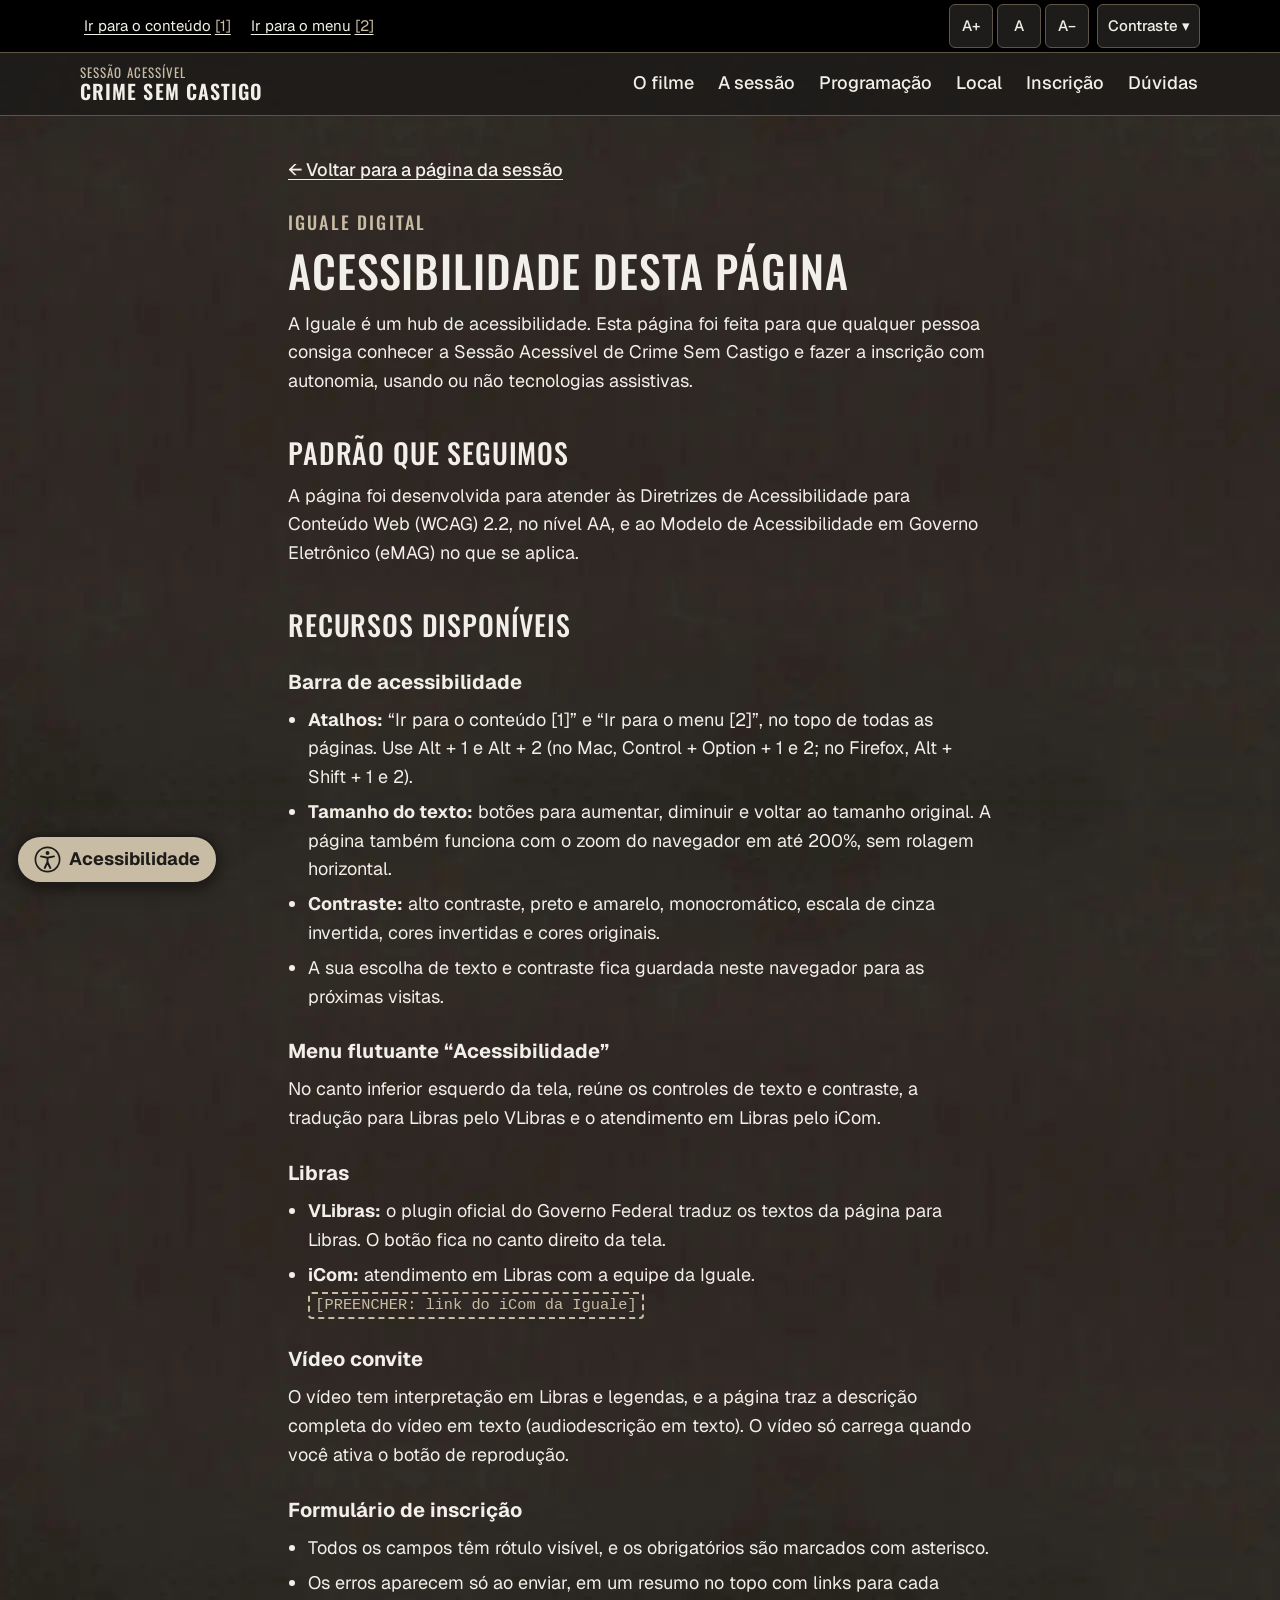
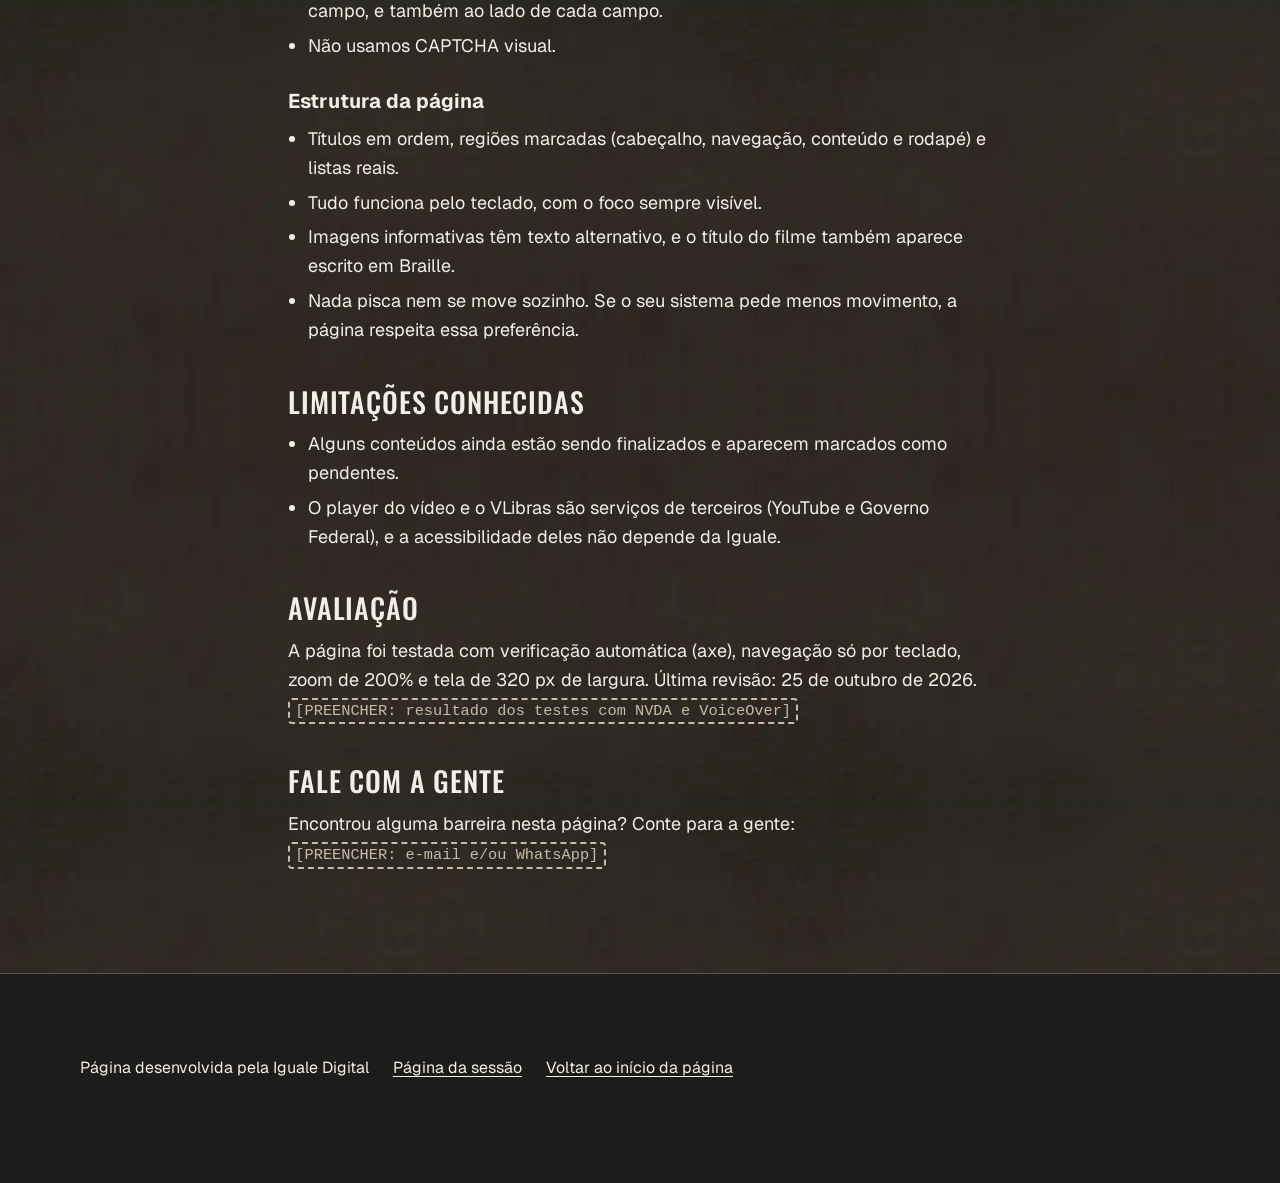
==== acessibilidade/index.html @ 5ef83ae8 "Monta a landing page da Sessão Acessível de Crime Sem Castigo - Página principal, inscrição e declar" ====
<!doctype html>
<html lang="pt-BR">
<head>
  <meta charset="utf-8">
  <meta name="viewport" content="width=device-width, initial-scale=1">
  <title>Acessibilidade desta página · Sessão Acessível · Crime Sem Castigo · Iguale</title>
  <meta name="description" content="Declaração de acessibilidade da página da Sessão Acessível de Crime Sem Castigo: recursos disponíveis, padrão seguido, limitações conhecidas e como falar com a equipe.">
  <link rel="canonical" href="https://iguale.com.br/crimesemcastigo/acessibilidade/">
  <meta name="theme-color" content="#1E1C1A">
  <!-- [PREENCHER: favicon da Iguale] <link rel="icon" href="../assets/img/favicon.png"> -->

  <link rel="preconnect" href="https://fonts.googleapis.com">
  <link rel="preconnect" href="https://fonts.gstatic.com" crossorigin>
  <link rel="stylesheet" href="https://fonts.googleapis.com/css2?family=Geist:wght@400;500;700&amp;family=Oswald:wght@400;500;600&amp;display=swap">
  <link rel="stylesheet" href="../assets/css/estilos.css">
  <link rel="stylesheet" href="../id_a11y/id_a11y.css">
  <script src="../assets/js/config.js"></script>
  <script src="../assets/js/barra-acessibilidade.js"></script>
  <script src="../assets/js/principal.js" defer></script>
</head>
<body>
  <div id="topo" class="barra-a11y" role="region" aria-label="Barra de acessibilidade">
    <div class="barra-a11y__interno">
      <ul class="barra-a11y__atalhos">
        <li><a href="#conteudo" accesskey="1">Ir para o conteúdo <span class="tecla">[1]</span></a></li>
        <li><a href="#menu" accesskey="2">Ir para o menu <span class="tecla">[2]</span></a></li>
      </ul>
      <div class="barra-a11y__controles">
        <div data-a11y-controles="barra"></div>
      </div>
    </div>
  </div>

  <header class="cabecalho">
    <div class="cabecalho__interno">
      <a class="marca" href="../">
        <span class="marca__sessao">Sessão Acessível</span>
        <span class="marca__filme">Crime Sem Castigo</span>
      </a>
      <nav id="menu" class="menu" aria-label="Navegação principal" tabindex="-1">
        <button type="button" class="menu__botao" aria-expanded="false" aria-controls="menu-lista" hidden>
          <span class="menu__icone" aria-hidden="true"></span>Menu
        </button>
        <ul id="menu-lista" class="menu__lista">
          <li><a href="../#o-filme">O filme</a></li>
          <li><a href="../#a-sessao">A sessão</a></li>
          <li><a href="../#programacao">Programação</a></li>
          <li><a href="../#local">Local</a></li>
          <li><a href="../inscricao/">Inscrição</a></li>
          <li><a href="../#duvidas">Dúvidas</a></li>
        </ul>
      </nav>
    </div>
  </header>

  <main id="conteudo" class="pagina-interna declaracao" tabindex="-1">
    <p><a class="voltar" href="../"><span aria-hidden="true">←&nbsp;</span>Voltar para a página da sessão</a></p>
    <p class="sobretitulo">Iguale Digital</p>
    <h1>Acessibilidade desta página</h1>

    <p>A Iguale é um hub de acessibilidade. Esta página foi feita para que qualquer pessoa consiga conhecer a Sessão Acessível de Crime Sem Castigo e fazer a inscrição com autonomia, usando ou não tecnologias assistivas.</p>

    <h2>Padrão que seguimos</h2>
    <p>A página foi desenvolvida para atender às Diretrizes de Acessibilidade para Conteúdo Web (WCAG) 2.2, no nível AA, e ao Modelo de Acessibilidade em Governo Eletrônico (eMAG) no que se aplica.</p>

    <h2>Recursos disponíveis</h2>
    <h3>Barra de acessibilidade</h3>
    <ul>
      <li><strong>Atalhos:</strong> “Ir para o conteúdo [1]” e “Ir para o menu [2]”, no topo de todas as páginas. Use Alt + 1 e Alt + 2 (no Mac, Control + Option + 1 e 2; no Firefox, Alt + Shift + 1 e 2).</li>
      <li><strong>Tamanho do texto:</strong> botões para aumentar, diminuir e voltar ao tamanho original. A página também funciona com o zoom do navegador em até 200%, sem rolagem horizontal.</li>
      <li><strong>Contraste:</strong> alto contraste, preto e amarelo, monocromático, escala de cinza invertida, cores invertidas e cores originais.</li>
      <li>A sua escolha de texto e contraste fica guardada neste navegador para as próximas visitas.</li>
    </ul>

    <h3>Menu flutuante “Acessibilidade”</h3>
    <p>No canto inferior esquerdo da tela, reúne os controles de texto e contraste, a tradução para Libras pelo VLibras e o atendimento em Libras pelo iCom.</p>

    <h3>Libras</h3>
    <ul>
      <li><strong>VLibras:</strong> o plugin oficial do Governo Federal traduz os textos da página para Libras. O botão fica no canto direito da tela.</li>
      <li><strong>iCom:</strong> atendimento em Libras com a equipe da Iguale. <a data-icom target="_blank" rel="noopener">Atendimento em Libras pelo iCom (abre em nova aba)</a> <span class="marcador" data-icom-pendente>[PREENCHER: link do iCom da Iguale]</span></li>
    </ul>

    <h3>Vídeo convite</h3>
    <p>O vídeo tem interpretação em Libras e legendas, e a página traz a descrição completa do vídeo em texto (audiodescrição em texto). O vídeo só carrega quando você ativa o botão de reprodução.</p>

    <h3>Formulário de inscrição</h3>
    <ul>
      <li>Todos os campos têm rótulo visível, e os obrigatórios são marcados com asterisco.</li>
      <li>Os erros aparecem só ao enviar, em um resumo no topo com links para cada campo, e também ao lado de cada campo.</li>
      <li>Não usamos CAPTCHA visual.</li>
    </ul>

    <h3>Estrutura da página</h3>
    <ul>
      <li>Títulos em ordem, regiões marcadas (cabeçalho, navegação, conteúdo e rodapé) e listas reais.</li>
      <li>Tudo funciona pelo teclado, com o foco sempre visível.</li>
      <li>Imagens informativas têm texto alternativo, e o título do filme também aparece escrito em Braille.</li>
      <li>Nada pisca nem se move sozinho. Se o seu sistema pede menos movimento, a página respeita essa preferência.</li>
    </ul>

    <h2>Limitações conhecidas</h2>
    <ul>
      <li>Alguns conteúdos ainda estão sendo finalizados e aparecem marcados como pendentes.</li>
      <li>O player do vídeo e o VLibras são serviços de terceiros (YouTube e Governo Federal), e a acessibilidade deles não depende da Iguale.</li>
    </ul>

    <h2>Avaliação</h2>
    <p>A página foi testada com verificação automática (axe), navegação só por teclado, zoom de 200% e tela de 320 px de largura. Última revisão: <time datetime="2026-10-25">25 de outubro de 2026</time>. <span class="marcador">[PREENCHER: resultado dos testes com NVDA e VoiceOver]</span></p>

    <h2>Fale com a gente</h2>
    <p>Encontrou alguma barreira nesta página? Conte para a gente: <span class="marcador">[PREENCHER: e-mail e/ou WhatsApp]</span></p>
  </main>

  <footer class="rodape">
    <div class="rodape__interno">
      <ul class="rodape__links">
        <li>Página desenvolvida pela Iguale Digital</li>
        <li><a href="../">Página da sessão</a></li>
        <li><a href="#topo">Voltar ao início da página</a></li>
      </ul>
    </div>
  </footer>

  <div class="flutuante" data-flutuante>
    <button type="button" class="flutuante__botao" aria-expanded="false" aria-controls="flutuante-painel">
      <span class="icone icone--acessibilidade" aria-hidden="true"></span>Acessibilidade
    </button>
    <div id="flutuante-painel" class="flutuante__painel" role="region" aria-labelledby="flutuante-titulo" hidden>
      <h2 id="flutuante-titulo" class="flutuante__titulo">Recursos de acessibilidade</h2>
      <div data-a11y-controles="painel"></div>
      <div class="flutuante__grupo">
        <button type="button" data-a11y-vlibras>Tradução para Libras (VLibras)</button>
        <a data-icom target="_blank" rel="noopener">Atendimento em Libras pelo iCom (abre em nova aba)</a>
        <span class="marcador" data-icom-pendente>[PREENCHER: link do iCom da Iguale]</span>
      </div>
    </div>
  </div>
  <p class="visualmente-oculto" aria-live="polite" data-a11y-anuncio></p>

  <div vw class="enabled">
    <div vw-access-button class="active"></div>
    <div vw-plugin-wrapper>
      <div class="vw-plugin-top-wrapper"></div>
    </div>
  </div>
  <script src="https://vlibras.gov.br/app/vlibras-plugin.js"></script>
  <script>
    if (window.VLibras) { new window.VLibras.Widget('https://vlibras.gov.br/app'); }
  </script>
</body>
</html>
---- assets/css/estilos.css ----
/* ==========================================================================
   Sessão Acessível · Crime Sem Castigo
   Paleta tirada do cartaz (CLAUDE.md, seção 4). Os modos de contraste
   da barra de acessibilidade ficam em id_a11y/id_a11y.css e sobrescrevem tudo.
   ========================================================================== */

:root {
  --grafite: #1E1C1A;
  --sepia-escuro: #3A342E;
  --sepia: #5E5548;
  --areia: #C9BCA4;
  --papel: #F2EFE8;
  --vermelho: #B3261E;

  --texto: var(--papel);
  --texto-suave: #DDD6C9;          /* 11,9:1 sobre --grafite · 8,1:1 sobre --sepia-escuro */
  --linha: #6E6457;                 /* bordas decorativas */
  --foco: var(--areia);

  --fonte-corpo: "Geist", system-ui, -apple-system, "Segoe UI", Roboto, Arial, sans-serif;
  --fonte-titulo: "Oswald", "Arial Narrow", "Roboto Condensed", Impact, sans-serif;
  --fonte-braille: "Noto Sans Symbols 2", "Segoe UI Symbol", "DejaVu Sans", "Apple Braille", sans-serif;

  --largura: 72rem;
  --largura-estreita: 46rem;
  --raio: 0.375rem;
  --espaco: clamp(3rem, 7vw, 5.5rem);

  color-scheme: dark;
}

/* ---------- Base ---------- */
*, *::before, *::after { box-sizing: border-box; }

html {
  -webkit-text-size-adjust: 100%;
  text-size-adjust: 100%;
  scroll-behavior: smooth;
}

body {
  margin: 0;
  background-color: var(--grafite);
  background-image: url("../img/cartaz/textura-papel.webp");
  background-size: 50rem 50rem;
  color: var(--texto);
  font-family: var(--fonte-corpo);
  font-size: 1.125rem;
  line-height: 1.6;
  overflow-wrap: break-word;
}

img, svg, iframe { max-width: 100%; }
img { height: auto; display: block; }

h1, h2, h3, h4 { line-height: 1.2; margin: 0 0 0.75rem; }
p, ul, ol, dl { margin: 0 0 1rem; }

a { color: var(--papel); text-decoration-thickness: 0.08em; text-underline-offset: 0.18em; }
a:hover { text-decoration-thickness: 0.16em; }

button, input, select, textarea { font: inherit; }
button { cursor: pointer; }

[hidden] { display: none !important; }

/* Foco sempre visível: contorno de 3 px em areia com halo grafite (contraste em qualquer fundo) */
:focus-visible {
  outline: 3px solid var(--foco);
  outline-offset: 3px;
  box-shadow: 0 0 0 6px var(--grafite);
  border-radius: 2px;
}
main:focus-visible, section:focus-visible, nav:focus-visible, [tabindex="-1"]:focus-visible { outline-offset: -3px; box-shadow: none; }

.visualmente-oculto {
  position: absolute !important;
  width: 1px; height: 1px;
  padding: 0; margin: -1px;
  overflow: hidden; clip: rect(0 0 0 0);
  white-space: nowrap; border: 0;
}

.caixa-alta { text-transform: uppercase; }

/* Marcadores de conteúdo pendente: visíveis de propósito */
.marcador {
  display: inline-block;
  padding: 0 0.35em;
  border: 2px dashed var(--areia);
  border-radius: 0.25rem;
  color: var(--areia);
  font-family: ui-monospace, "SFMono-Regular", Menlo, Consolas, monospace;
  font-size: 0.85em;
  line-height: 1.5;
}
.marcador-caixa {
  display: flex;
  align-items: center;
  justify-content: center;
  padding: 1rem;
  border: 2px dashed var(--areia);
  border-radius: var(--raio);
  color: var(--areia);
  font-family: ui-monospace, "SFMono-Regular", Menlo, Consolas, monospace;
  font-size: 0.85rem;
  text-align: center;
}

/* ---------- Ícones (máscara SVG pintada com a cor do texto) ---------- */
.icone {
  display: inline-block;
  flex: none;
  width: 1.5em;
  height: 1.5em;
  background-color: currentColor;
  -webkit-mask: var(--icone) center / contain no-repeat;
  mask: var(--icone) center / contain no-repeat;
  vertical-align: middle;
}
.icone--ad { --icone: url("../img/icones/ad.svg"); }
.icone--lse { --icone: url("../img/icones/lse.svg"); }
.icone--libras { --icone: url("../img/icones/libras.svg"); }
.icone--cadeira { --icone: url("../img/icones/cadeira-de-rodas.svg"); }
.icone--acessibilidade { --icone: url("../img/icones/acessibilidade.svg"); }

/* ---------- Barra de acessibilidade ---------- */
.barra-a11y {
  background: #000;
  color: var(--papel);
  font-size: 0.9375rem;
  border-bottom: 1px solid var(--sepia);
}
.barra-a11y__interno {
  max-width: var(--largura);
  margin: 0 auto;
  padding: 0.25rem 1rem;
  display: flex;
  flex-wrap: wrap;
  align-items: center;
  justify-content: space-between;
  gap: 0.25rem 1rem;
}
.barra-a11y__atalhos, .barra-a11y__controles {
  display: flex;
  flex-wrap: wrap;
  align-items: center;
  gap: 0.25rem 0.75rem;
  margin: 0;
  padding: 0;
  list-style: none;
}
.barra-a11y a {
  display: inline-flex;
  align-items: center;
  min-height: 2.75rem;
  padding: 0 0.25rem;
  color: var(--papel);
}
.tecla { margin-left: 0.25em; color: var(--areia); }

.a11y-controles { display: flex; flex-wrap: wrap; align-items: center; gap: 0.5rem; }
.a11y-controles__grupo { display: flex; flex-wrap: wrap; align-items: center; gap: 0.25rem; }
.a11y-controles button {
  min-width: 2.75rem;
  min-height: 2.75rem;
  padding: 0.25rem 0.6rem;
  border: 1px solid var(--sepia);
  border-radius: var(--raio);
  background: var(--grafite);
  color: var(--papel);
  font-weight: 500;
  line-height: 1.2;
}
.a11y-controles button:hover { border-color: var(--areia); }
.a11y-controles button[aria-pressed="true"] {
  background: var(--areia);
  color: var(--grafite);
  border-color: var(--areia);
}
.a11y-controles button[aria-pressed="true"]::after { content: " ✓"; }
.a11y-controles__suspenso { position: relative; }
.a11y-controles__abre::after { content: " ▾"; }
.a11y-controles__abre[aria-expanded="true"]::after { content: " ▴"; }
.a11y-controles__lista {
  margin: 0;
  padding: 0.5rem;
  list-style: none;
}
.a11y-controles--barra .a11y-controles__lista {
  position: absolute;
  z-index: 60;
  right: 0;
  top: calc(100% + 0.25rem);
  width: max-content;
  max-width: calc(100vw - 2rem);
  background: #000;
  border: 1px solid var(--areia);
  border-radius: var(--raio);
}
.a11y-controles__lista li + li { margin-top: 0.25rem; }
.a11y-controles__lista button { width: 100%; text-align: left; }
.a11y-controles__rotulo { width: 100%; margin: 0 0 0.25rem; font-weight: 700; }

/* ---------- Cabeçalho e menu ---------- */
.cabecalho { border-bottom: 1px solid var(--sepia); background: rgba(30, 28, 26, 0.92); }
.cabecalho__interno {
  max-width: var(--largura);
  margin: 0 auto;
  padding: 0.5rem 1rem;
  display: flex;
  flex-wrap: wrap;
  align-items: center;
  justify-content: space-between;
  gap: 0.5rem 1.5rem;
}
.marca {
  display: inline-flex;
  flex-direction: column;
  padding: 0.25rem 0;
  text-decoration: none;
  font-family: var(--fonte-titulo);
  text-transform: uppercase;
  letter-spacing: 0.06em;
  line-height: 1.15;
}
.marca__sessao { font-size: 0.8125rem; color: var(--areia); }
.marca__filme { font-size: 1.25rem; font-weight: 600; color: var(--papel); }

.menu__botao {
  display: inline-flex;
  align-items: center;
  gap: 0.5rem;
  min-height: 2.75rem;
  padding: 0.25rem 1rem;
  border: 2px solid var(--areia);
  border-radius: var(--raio);
  background: transparent;
  color: var(--papel);
  font-weight: 500;
}
.menu__icone, .menu__icone::before, .menu__icone::after {
  display: block;
  width: 1.125rem;
  height: 2px;
  background: currentColor;
}
.menu__icone { position: relative; }
.menu__icone::before, .menu__icone::after { content: ""; position: absolute; left: 0; }
.menu__icone::before { top: -6px; }
.menu__icone::after { top: 6px; }
.menu__botao[aria-expanded="true"] .menu__icone { background: transparent; }
.menu__botao[aria-expanded="true"] .menu__icone::before { top: 0; transform: rotate(45deg); }
.menu__botao[aria-expanded="true"] .menu__icone::after { top: 0; transform: rotate(-45deg); }

.menu__lista {
  display: flex;
  flex-wrap: wrap;
  gap: 0.25rem 1.25rem;
  margin: 0;
  padding: 0;
  list-style: none;
}
.menu__lista a {
  display: inline-flex;
  align-items: center;
  min-height: 2.75rem;
  padding: 0 0.125rem;
  font-weight: 500;
  text-decoration: none;
  border-bottom: 2px solid transparent;
}
.menu__lista a:hover { border-bottom-color: var(--areia); }

@media (max-width: 55.99em) {
  .cabecalho { position: relative; }
  .js .menu__lista { display: none; }
  .js .menu__lista.menu__lista--aberta {
    position: absolute;
    z-index: 40;
    left: 0;
    right: 0;
    top: 100%;
    display: flex;
    flex-direction: column;
    gap: 0;
    padding: 0.25rem 1rem 0.75rem;
    background: var(--grafite);
    border-bottom: 2px solid var(--areia);
  }
  .js .menu__lista--aberta a { width: 100%; border-top: 1px solid var(--sepia-escuro); }
}

/* ---------- Botões ---------- */
.botoes { display: flex; flex-wrap: wrap; align-items: center; gap: 0.75rem 1rem; margin-top: 1.75rem; }
.botao {
  display: inline-flex;
  align-items: center;
  justify-content: center;
  gap: 0.5rem;
  min-height: 3rem;
  padding: 0.625rem 1.5rem;
  border: 2px solid var(--areia);
  border-radius: var(--raio);
  font-weight: 700;
  font-size: 1.0625rem;
  line-height: 1.25;
  text-align: center;
  text-decoration: none;
}
.botao--primario { background: var(--areia); color: var(--grafite); }
.botao--primario:hover { background: var(--papel); border-color: var(--papel); }
.botao--secundario { background: transparent; color: var(--papel); }
.botao--secundario:hover { background: var(--sepia-escuro); }
.botao[aria-disabled="true"], .botao:disabled { cursor: not-allowed; opacity: 0.75; }

.aviso-encerradas {
  display: inline-block;
  margin: 0;
  padding: 0.625rem 1rem;
  border: 2px solid var(--areia);
  border-radius: var(--raio);
  font-weight: 700;
}

/* ---------- Títulos ---------- */
.sobretitulo {
  margin: 0 0 0.5rem;
  font-family: var(--fonte-titulo);
  font-size: 1.125rem;
  font-weight: 500;
  letter-spacing: 0.12em;
  text-transform: uppercase;
  color: var(--areia);
}
.secao__titulo {
  font-family: var(--fonte-titulo);
  font-size: clamp(1.875rem, 4.5vw, 2.75rem);
  font-weight: 500;
  letter-spacing: 0.04em;
  text-transform: uppercase;
  margin-bottom: 1.25rem;
}
.subtitulo {
  margin-top: 2.5rem;
  font-family: var(--fonte-titulo);
  font-size: 1.5rem;
  font-weight: 500;
  letter-spacing: 0.04em;
  text-transform: uppercase;
  color: var(--papel);
}

/* ---------- Abertura ---------- */
.abertura {
  position: relative;
  display: grid;
  grid-template-columns: minmax(0, 1fr);
  max-width: 90rem;
  margin: 0 auto;
  overflow: hidden;
}
.abertura__texto {
  position: relative;
  z-index: 1;
  padding: 2.5rem 1rem 2rem;
}
.abertura__titulo { margin: 0 0 0.75rem; }
.abertura__sessao {
  display: block;
  font-family: var(--fonte-titulo);
  font-size: clamp(1.75rem, 5vw, 2.75rem);
  font-weight: 500;
  letter-spacing: 0.08em;
  text-transform: uppercase;
  color: var(--papel);
  margin-bottom: 0.5rem;
}
.abertura__filme { width: min(100%, 30rem); }
.braille {
  margin: 0 0 1.5rem;
  font-family: var(--fonte-braille);
  font-size: 2rem;
  letter-spacing: 0.08em;
  color: var(--areia);
  line-height: 1.3;
}
.abertura__servico {
  font-family: var(--fonte-titulo);
  font-size: 1.25rem;
  letter-spacing: 0.03em;
  color: var(--papel);
}
.abertura__chamada { max-width: 38rem; color: var(--texto-suave); }

.selos { display: flex; flex-wrap: wrap; gap: 0.5rem; padding: 0; list-style: none; margin: 1.5rem 0 0; }
.selo {
  display: inline-flex;
  align-items: center;
  gap: 0.5rem;
  min-height: 2.5rem;
  padding: 0.25rem 0.75rem;
  border: 1px solid var(--areia);
  border-radius: 999px;
  background: rgba(30, 28, 26, 0.85);
  font-size: 1rem;
  font-weight: 500;
}
.selo .icone { width: 1.6em; height: 1.6em; color: var(--areia); }
.selo__idade {
  display: inline-grid;
  place-items: center;
  width: 1.75rem;
  height: 1.75rem;
  border-radius: 0.25rem;
  background: var(--papel);
  color: var(--grafite);
  font-weight: 700;
  font-size: 0.875rem;
}

.abertura__visual { position: relative; margin: 0; }
.abertura__visual img {
  width: 100%;
  max-height: 34rem;
  object-fit: cover;
  object-position: center 20%;
  -webkit-mask-image: linear-gradient(to bottom, #000 70%, transparent);
  mask-image: linear-gradient(to bottom, #000 70%, transparent);
}

@media (min-width: 56em) {
  .abertura {
    grid-template-columns: minmax(0, 1.05fr) minmax(0, 0.95fr);
    align-items: center;
    min-height: min(52rem, 92vh);
  }
  .abertura__texto { padding: 3.5rem 1.5rem 3.5rem max(1.5rem, calc((100vw - var(--largura)) / 2 + 1rem)); }
  .abertura__visual { align-self: stretch; }
  .abertura__visual picture { display: block; height: 100%; }
  .abertura__visual img {
    height: 100%;
    max-height: none;
    -webkit-mask-image: linear-gradient(to right, transparent 0, #000 22%, #000 85%, transparent 100%), linear-gradient(to bottom, #000 80%, transparent);
    -webkit-mask-composite: source-in;
    mask-image: linear-gradient(to right, transparent 0, #000 22%, #000 85%, transparent 100%), linear-gradient(to bottom, #000 80%, transparent);
    mask-composite: intersect;
  }
}

/* ---------- Seções ---------- */
.secao { padding: var(--espaco) 0; }
.secao--sepia { background: rgba(58, 52, 46, 0.72); }
.secao--destaque { background: var(--sepia); }
.secao__interno { max-width: var(--largura); margin: 0 auto; padding: 0 1rem; }
.secao__interno--estreito { max-width: var(--largura-estreita); }
.secao__abertura { max-width: 42rem; font-size: 1.25rem; }

/* Vídeo */
.video { margin: 1.5rem 0; }
.video__capa {
  position: relative;
  display: block;
  width: 100%;
  padding: 0;
  border: 2px solid var(--areia);
  border-radius: var(--raio);
  background: var(--grafite);
  color: var(--papel);
  overflow: hidden;
  aspect-ratio: 16 / 9;
}
.video__imagem { width: 100%; height: 100%; object-fit: cover; opacity: 0.55; }
.video__rotulo {
  position: absolute;
  left: 50%;
  top: 50%;
  transform: translate(-50%, -50%);
  display: inline-flex;
  align-items: center;
  gap: 0.75rem;
  width: max-content;
  max-width: calc(100% - 2rem);
  padding: 0.75rem 1.25rem;
  border-radius: var(--raio);
  background: var(--areia);
  color: var(--grafite);
  font-weight: 700;
  line-height: 1.3;
  text-align: left;
}
.video__play {
  flex: none;
  width: 0;
  height: 0;
  border-left: 0.9rem solid currentColor;
  border-top: 0.55rem solid transparent;
  border-bottom: 0.55rem solid transparent;
}
.video__capa:hover .video__rotulo { background: var(--papel); }
.video__capa[aria-disabled="true"] { cursor: not-allowed; }
.video__iframe { display: block; width: 100%; aspect-ratio: 16 / 9; border: 0; border-radius: var(--raio); }
.video .marcador { margin-top: 0.5rem; }

@media (max-width: 30em) {
  .video__capa { aspect-ratio: auto; display: grid; }
  .video__imagem { grid-area: 1 / 1; height: auto; }
  .video__rotulo { position: static; transform: none; width: 100%; max-width: none; border-radius: 0; }
}

/* details / summary */
.detalhe {
  border: 1px solid var(--linha);
  border-radius: var(--raio);
  background: rgba(30, 28, 26, 0.6);
}
.detalhe + .detalhe { margin-top: 0.75rem; }
.detalhe > summary {
  display: flex;
  align-items: center;
  gap: 0.75rem;
  min-height: 3rem;
  padding: 0.75rem 1rem;
  font-weight: 700;
  cursor: pointer;
  list-style: none;
}
.detalhe > summary::-webkit-details-marker { display: none; }
.detalhe > summary::before {
  content: "+";
  flex: none;
  display: inline-grid;
  place-items: center;
  width: 1.5rem;
  height: 1.5rem;
  border: 2px solid var(--areia);
  border-radius: 50%;
  color: var(--areia);
  font-weight: 700;
  line-height: 1;
}
.detalhe[open] > summary::before { content: "−"; }
.detalhe > summary:hover { background: var(--sepia-escuro); }
.detalhe__conteudo { padding: 0 1rem 0.5rem 3.25rem; }

/* O filme */
.filme { display: grid; gap: 2rem; }
.filme__sinopse { font-size: 1.25rem; max-width: 44rem; }
.ficha { display: grid; gap: 0; margin: 0; }
.ficha > div {
  display: grid;
  grid-template-columns: minmax(0, 1fr);
  gap: 0 1.5rem;
  padding: 0.6rem 0;
  border-top: 1px solid var(--linha);
}
.ficha dt { font-weight: 700; color: var(--areia); }
.ficha dd { margin: 0; }
.filme__cartaz { margin: 0; }
.filme__cartaz img { width: 100%; max-width: 24rem; border-radius: var(--raio); box-shadow: 0 0.75rem 2rem rgba(0, 0, 0, 0.5); }
.filme__cartaz figcaption { margin-top: 0.5rem; font-size: 0.9375rem; color: var(--texto-suave); }

@media (min-width: 40em) {
  .ficha > div { grid-template-columns: 12rem minmax(0, 1fr); }
}
@media (min-width: 56em) {
  .filme { grid-template-columns: minmax(0, 1fr) 22rem; align-items: start; }
  .filme__texto .subtitulo:first-of-type { margin-top: 2rem; }
}

.personagens {
  display: grid;
  grid-template-columns: repeat(auto-fit, minmax(min(100%, 15rem), 1fr));
  gap: 1.5rem;
  padding: 0;
  list-style: none;
}
.personagem {
  padding: 1rem;
  border: 1px solid var(--linha);
  border-radius: var(--raio);
  background: var(--grafite);
}
.personagem__imagem { aspect-ratio: 4 / 5; margin-bottom: 1rem; }
.personagem__nome { font-family: var(--fonte-titulo); font-size: 1.375rem; font-weight: 500; text-transform: uppercase; letter-spacing: 0.04em; }
.personagem__interprete { color: var(--texto-suave); }

/* Recursos */
.recursos {
  display: grid;
  grid-template-columns: repeat(auto-fit, minmax(min(100%, 17rem), 1fr));
  gap: 1.5rem;
  padding: 0;
  margin: 2rem 0 0;
  list-style: none;
}
.recurso {
  padding: 1.5rem;
  border: 1px solid var(--linha);
  border-top: 4px solid var(--areia);
  border-radius: var(--raio);
  background: var(--sepia-escuro);
}
.recurso__titulo { display: flex; flex-wrap: wrap; align-items: center; gap: 0.5rem 0.75rem; font-size: 1.25rem; }
.recurso__selo {
  display: inline-flex;
  align-items: center;
  gap: 0.375rem;
  padding: 0.25rem 0.625rem;
  border-radius: 0.25rem;
  background: var(--areia);
  color: var(--grafite);
  font-family: var(--fonte-titulo);
  font-size: 1.125rem;
  font-weight: 600;
  letter-spacing: 0.06em;
}
.recurso__selo--caixa-alta { text-transform: uppercase; }
.recurso__icone { display: block; width: 3rem; height: 3rem; margin-bottom: 0.75rem; color: var(--areia); }
.recurso p { margin: 0; }
.no-local {
  margin-top: 2.5rem;
  padding: 1.5rem;
  border-left: 4px solid var(--areia);
  background: rgba(30, 28, 26, 0.6);
}
.no-local .subtitulo { margin-top: 0; }
.no-local p { margin: 0; max-width: 46rem; }

/* Programação */
.programacao__data { font-family: var(--fonte-titulo); font-size: 1.25rem; letter-spacing: 0.04em; color: var(--areia); text-transform: uppercase; }
.programacao { padding: 0; list-style: none; margin: 0; }
.programacao li {
  display: grid;
  grid-template-columns: minmax(0, 1fr);
  gap: 0.25rem 1.5rem;
  padding: 1rem 0;
  border-top: 1px solid var(--linha);
}
.programacao li:last-child { border-bottom: 1px solid var(--linha); }
.programacao__hora { font-family: var(--fonte-titulo); font-size: 1.5rem; font-weight: 500; color: var(--papel); }
@media (min-width: 36em) {
  .programacao li { grid-template-columns: 10rem minmax(0, 1fr); align-items: baseline; }
}

/* Local */
.local__nome { font-family: var(--fonte-titulo); font-size: 1.5rem; letter-spacing: 0.03em; margin-bottom: 0.25rem; }
.local__endereco { font-size: 1.1875rem; }
.link-seta { font-weight: 700; }
.lista-local { padding: 0; list-style: none; }
.lista-local li {
  display: flex;
  gap: 0.75rem;
  align-items: flex-start;
  padding: 0.6rem 0;
  border-top: 1px solid var(--linha);
}
.lista-local li:not(:has(.icone))::before {
  content: "";
  flex: none;
  width: 1.5em;
}
.lista-local .icone { color: var(--areia); margin-top: 0.05em; }

/* Inscrição */
.lista-inscricao { padding-left: 1.25rem; margin-bottom: 1.75rem; }
.lista-inscricao li + li { margin-top: 0.4rem; }
.secao--destaque .marcador { color: var(--papel); border-color: var(--papel); }

/* Contato */
.icom { display: flex; flex-wrap: wrap; align-items: center; gap: 0.75rem; margin-top: 1.5rem; }
.icom .icone { width: 1.4em; height: 1.4em; }

/* ---------- Rodapé ---------- */
.rodape {
  padding: 3rem 0 6rem;
  background: var(--grafite);
  border-top: 1px solid var(--sepia);
  font-size: 1rem;
}
.rodape__interno { max-width: var(--largura); margin: 0 auto; padding: 0 1rem; }
.regua {
  display: flex;
  flex-wrap: wrap;
  align-items: flex-end;
  gap: 1.5rem 2.5rem;
  padding: 0;
  margin: 0 0 1rem;
  list-style: none;
}
.regua__grupo { display: flex; flex-direction: column; gap: 0.375rem; }
.regua__rotulo { margin: 0; font-size: 0.8125rem; letter-spacing: 0.08em; text-transform: uppercase; color: var(--texto-suave); }
.regua__logos { display: flex; flex-wrap: wrap; align-items: center; gap: 1.5rem; }
.regua__logo { height: 4rem; width: auto; max-width: 100%; object-fit: contain; }
.regua__pendente { width: 13rem; min-height: 4rem; padding: 0.25rem 0.5rem; font-size: 0.75rem; }
.rodape__regras { margin-bottom: 1.5rem; }
.rodape__lei { max-width: 52rem; color: var(--texto-suave); }
.rodape__links { display: flex; flex-wrap: wrap; align-items: center; gap: 0.5rem 1.5rem; padding: 0; margin: 1.5rem 0 0; list-style: none; }
.rodape__links a { display: inline-flex; align-items: center; min-height: 2.75rem; }

/* ---------- Menu flutuante "Acessibilidade" ---------- */
.flutuante {
  position: fixed;
  left: 1rem;
  bottom: 1rem;
  z-index: 50;
  max-width: calc(100vw - 2rem);
}
.flutuante__botao {
  display: inline-flex;
  align-items: center;
  gap: 0.5rem;
  min-height: 3rem;
  padding: 0.5rem 1rem;
  border: 2px solid var(--grafite);
  border-radius: 999px;
  background: var(--areia);
  color: var(--grafite);
  font-weight: 700;
  box-shadow: 0 0.25rem 1rem rgba(0, 0, 0, 0.5);
}
.flutuante__botao:hover { background: var(--papel); }
.flutuante__painel {
  position: absolute;
  left: 0;
  bottom: calc(100% + 0.5rem);
  width: 20rem;
  max-width: calc(100vw - 2rem);
  max-height: calc(100vh - 6rem);
  overflow-y: auto;
  padding: 1rem;
  border: 2px solid var(--areia);
  border-radius: var(--raio);
  background: #000;
  color: var(--papel);
  box-shadow: 0 0.5rem 2rem rgba(0, 0, 0, 0.6);
}
.flutuante__titulo { font-family: var(--fonte-titulo); font-size: 1.25rem; font-weight: 500; text-transform: uppercase; letter-spacing: 0.04em; }
.flutuante__painel .a11y-controles { display: block; }
.flutuante__painel .a11y-controles__grupo { margin-bottom: 1rem; }
.flutuante__grupo { display: flex; flex-direction: column; align-items: flex-start; gap: 0.5rem; }
.flutuante__grupo button, .flutuante__grupo a {
  display: inline-flex;
  align-items: center;
  min-height: 2.75rem;
  padding: 0.25rem 0.6rem;
  border: 1px solid var(--sepia);
  border-radius: var(--raio);
  background: var(--grafite);
  color: var(--papel);
  text-align: left;
}

/* ---------- Página de inscrição ---------- */
.pagina-interna { max-width: var(--largura-estreita); margin: 0 auto; padding: 2rem 1rem var(--espaco); }
.voltar { display: inline-flex; align-items: center; min-height: 2.75rem; font-weight: 500; }
.pagina-interna h1 {
  font-family: var(--fonte-titulo);
  font-size: clamp(1.875rem, 5vw, 2.75rem);
  font-weight: 500;
  letter-spacing: 0.02em;
  text-transform: uppercase;
  margin-top: 0.25rem;
}
.pagina-interna h2 { font-family: var(--fonte-titulo); font-size: 1.75rem; font-weight: 500; letter-spacing: 0.03em; text-transform: uppercase; margin-top: 2.5rem; }
.pagina-interna h3 { font-size: 1.25rem; margin-top: 1.75rem; }
.obrigatorios { color: var(--texto-suave); }

.formulario { margin-top: 2rem; }
.campo { margin-bottom: 1.75rem; }
.campo label, .grupo legend { display: block; font-weight: 700; margin-bottom: 0.375rem; }
.campo__dica { display: block; margin: -0.125rem 0 0.5rem; color: var(--texto-suave); font-size: 1rem; }
.campo input[type="text"], .campo input[type="email"], .campo input[type="tel"], .campo select {
  display: block;
  width: 100%;
  max-width: 32rem;
  min-height: 3rem;
  padding: 0.5rem 0.75rem;
  border: 2px solid var(--areia);
  border-radius: var(--raio);
  background: var(--papel);
  color: var(--grafite);
}
.campo select { appearance: none; background-image: linear-gradient(45deg, transparent 50%, var(--grafite) 50%), linear-gradient(135deg, var(--grafite) 50%, transparent 50%); background-position: calc(100% - 1.25rem) 55%, calc(100% - 0.85rem) 55%; background-size: 0.4rem 0.4rem; background-repeat: no-repeat; padding-right: 2.5rem; }
.campo input[aria-invalid="true"], .campo select[aria-invalid="true"] { border-color: var(--vermelho); border-width: 3px; box-shadow: 0 0 0 2px var(--papel); }

.grupo { margin: 0 0 1.75rem; padding: 0; border: 0; min-width: 0; }
.grupo legend { padding: 0; }
.grupo--erro { padding-left: 0.75rem; border-left: 4px solid var(--papel); }
.opcao { display: flex; align-items: flex-start; gap: 0.75rem; padding: 0.375rem 0; }
.opcao input[type="checkbox"] {
  flex: none;
  width: 1.5rem;
  height: 1.5rem;
  margin: 0.1rem 0 0;
  accent-color: var(--areia);
}
.opcao label { font-weight: 400; margin: 0; }
.opcao--destaque { margin-top: 0.25rem; padding-top: 0.75rem; border-top: 1px solid var(--linha); }

.erro-campo {
  display: block;
  width: fit-content;
  max-width: 100%;
  margin: 0.375rem 0 0;
  padding: 0.25rem 0.625rem;
  border-radius: 0.25rem;
  background: var(--papel);
  color: var(--vermelho);
  font-weight: 700;
  font-size: 1rem;
}

.resumo-erros {
  margin: 1.5rem 0;
  padding: 1.25rem 1.5rem;
  border-left: 8px solid var(--vermelho);
  border-radius: var(--raio);
  background: var(--papel);
  color: var(--grafite);
}
.resumo-erros h2 { margin: 0 0 0.5rem; color: var(--grafite); font-size: 1.5rem; }
.resumo-erros ul { margin: 0; padding-left: 1.25rem; }
.resumo-erros a { color: var(--vermelho); font-weight: 700; }
.resumo-erros a:focus-visible { outline-color: var(--grafite); box-shadow: none; }

.armadilha { position: absolute !important; left: -10000px; top: auto; width: 1px; height: 1px; overflow: hidden; }

.quadro {
  margin: 2rem 0;
  padding: 1.5rem;
  border: 1px solid var(--linha);
  border-top: 4px solid var(--areia);
  border-radius: var(--raio);
  background: var(--sepia-escuro);
}
.quadro h2 { margin-top: 0 !important; font-size: 1.375rem !important; }
.quadro ul { margin: 0; padding-left: 1.25rem; }
.quadro li + li { margin-top: 0.375rem; }

.acoes { display: flex; flex-wrap: wrap; align-items: center; gap: 1rem 1.5rem; }
.acoes .link-cancelar { display: inline-flex; align-items: center; min-height: 2.75rem; }
.status-envio { margin-top: 1rem; }

.estado {
  margin-top: 2rem;
  padding: 1.75rem;
  border: 2px solid var(--areia);
  border-radius: var(--raio);
  background: var(--sepia-escuro);
}
.estado h2 { margin-top: 0 !important; }
.estado p:last-child { margin-bottom: 0; }

/* Declaração de acessibilidade */
.declaracao ul { padding-left: 1.25rem; }
.declaracao li + li { margin-top: 0.375rem; }

/* ---------- Movimento reduzido ---------- */
@media (prefers-reduced-motion: reduce) {
  html { scroll-behavior: auto; }
  *, *::before, *::after {
    animation-duration: 0.01ms !important;
    animation-iteration-count: 1 !important;
    transition-duration: 0.01ms !important;
  }
}

/* ---------- Impressão ---------- */
@media print {
  body { background: #fff; color: #000; }
  .barra-a11y, .flutuante, [vw], .menu, .video { display: none !important; }
}
---- id_a11y/id_a11y.css ----
/* ==========================================================================
   id_a11y · modos de contraste da barra da Iguale Digital
   Equivalente ao kit de Gramado. As classes são aplicadas no <html> por
   assets/js/barra-acessibilidade.js e sobrescrevem todo o tema da página.
   ========================================================================== */

/* ---------- Filtros: monocromático, cinza invertido e cores invertidas ---------- */
html.a11y-monocromatico,
html.a11y-cinza-invertido,
html.a11y-cores-invertidas { background: #1E1C1A; }
html.a11y-monocromatico { filter: grayscale(1); }
html.a11y-cinza-invertido { filter: grayscale(1) invert(1); }
html.a11y-cores-invertidas { filter: invert(1); }

/* ---------- Alto contraste (preto, branco e amarelo nos links) ---------- */
html.a11y-alto-contraste,
html.a11y-alto-contraste body,
html.a11y-alto-contraste :where(*:not([vw], [vw] *)),
html.a11y-alto-contraste :where(*:not([vw], [vw] *))::before,
html.a11y-alto-contraste :where(*:not([vw], [vw] *))::after {
  background-color: #000 !important;
  background-image: none !important;
  color: #fff !important;
  border-color: #fff !important;
  box-shadow: none !important;
  text-shadow: none !important;
}
html.a11y-alto-contraste a,
html.a11y-alto-contraste a * { color: #ff0 !important; }
html.a11y-alto-contraste a { text-decoration: underline !important; }
html.a11y-alto-contraste button,
html.a11y-alto-contraste .botao,
html.a11y-alto-contraste input,
html.a11y-alto-contraste select,
html.a11y-alto-contraste summary { border: 2px solid #fff !important; }
html.a11y-alto-contraste .botao,
html.a11y-alto-contraste .botao * { color: #ff0 !important; border-color: #ff0 !important; }
html.a11y-alto-contraste [aria-pressed="true"] { outline: 3px solid #ff0 !important; }
html.a11y-alto-contraste .erro-campo,
html.a11y-alto-contraste .resumo-erros { border: 3px solid #ff0 !important; }
html.a11y-alto-contraste :focus-visible { outline: 3px solid #ff0 !important; outline-offset: 3px !important; }

/* ---------- Preto e amarelo ---------- */
html.a11y-preto-amarelo,
html.a11y-preto-amarelo body,
html.a11y-preto-amarelo :where(*:not([vw], [vw] *)),
html.a11y-preto-amarelo :where(*:not([vw], [vw] *))::before,
html.a11y-preto-amarelo :where(*:not([vw], [vw] *))::after {
  background-color: #000 !important;
  background-image: none !important;
  color: #ff0 !important;
  border-color: #ff0 !important;
  box-shadow: none !important;
  text-shadow: none !important;
}
html.a11y-preto-amarelo a { text-decoration: underline !important; }
html.a11y-preto-amarelo button,
html.a11y-preto-amarelo .botao,
html.a11y-preto-amarelo input,
html.a11y-preto-amarelo select,
html.a11y-preto-amarelo summary { border: 2px solid #ff0 !important; }
html.a11y-preto-amarelo [aria-pressed="true"] { outline: 3px solid #fff !important; }
html.a11y-preto-amarelo .erro-campo,
html.a11y-preto-amarelo .resumo-erros { border: 3px solid #ff0 !important; }
html.a11y-preto-amarelo :focus-visible { outline: 3px solid #fff !important; outline-offset: 3px !important; }

/* Em ambos: ícones continuam pintados com a cor do texto, e os elementos
   desenhados só com fundo (ícone do menu, seta do vídeo) continuam visíveis */
html.a11y-alto-contraste .icone,
html.a11y-preto-amarelo .icone { background-color: currentColor !important; }
html.a11y-alto-contraste .menu__icone,
html.a11y-alto-contraste .menu__icone::before,
html.a11y-alto-contraste .menu__icone::after { background-color: #fff !important; }
html.a11y-preto-amarelo .menu__icone,
html.a11y-preto-amarelo .menu__icone::before,
html.a11y-preto-amarelo .menu__icone::after { background-color: #ff0 !important; }
html.a11y-alto-contraste .menu__botao[aria-expanded="true"] .menu__icone,
html.a11y-preto-amarelo .menu__botao[aria-expanded="true"] .menu__icone { background-color: transparent !important; }
html.a11y-alto-contraste .video__play,
html.a11y-preto-amarelo .video__play { border-top-color: transparent !important; border-bottom-color: transparent !important; }
html.a11y-alto-contraste .video__imagem,
html.a11y-preto-amarelo .video__imagem { opacity: 0.35; }
html.a11y-alto-contraste .abertura__visual img,
html.a11y-preto-amarelo .abertura__visual img { -webkit-mask-image: none !important; mask-image: none !important; }
html.a11y-alto-contraste .armadilha,
html.a11y-preto-amarelo .armadilha { position: absolute !important; }

/* O widget do VLibras fica fora dos seletores acima e mantém o visual próprio. */
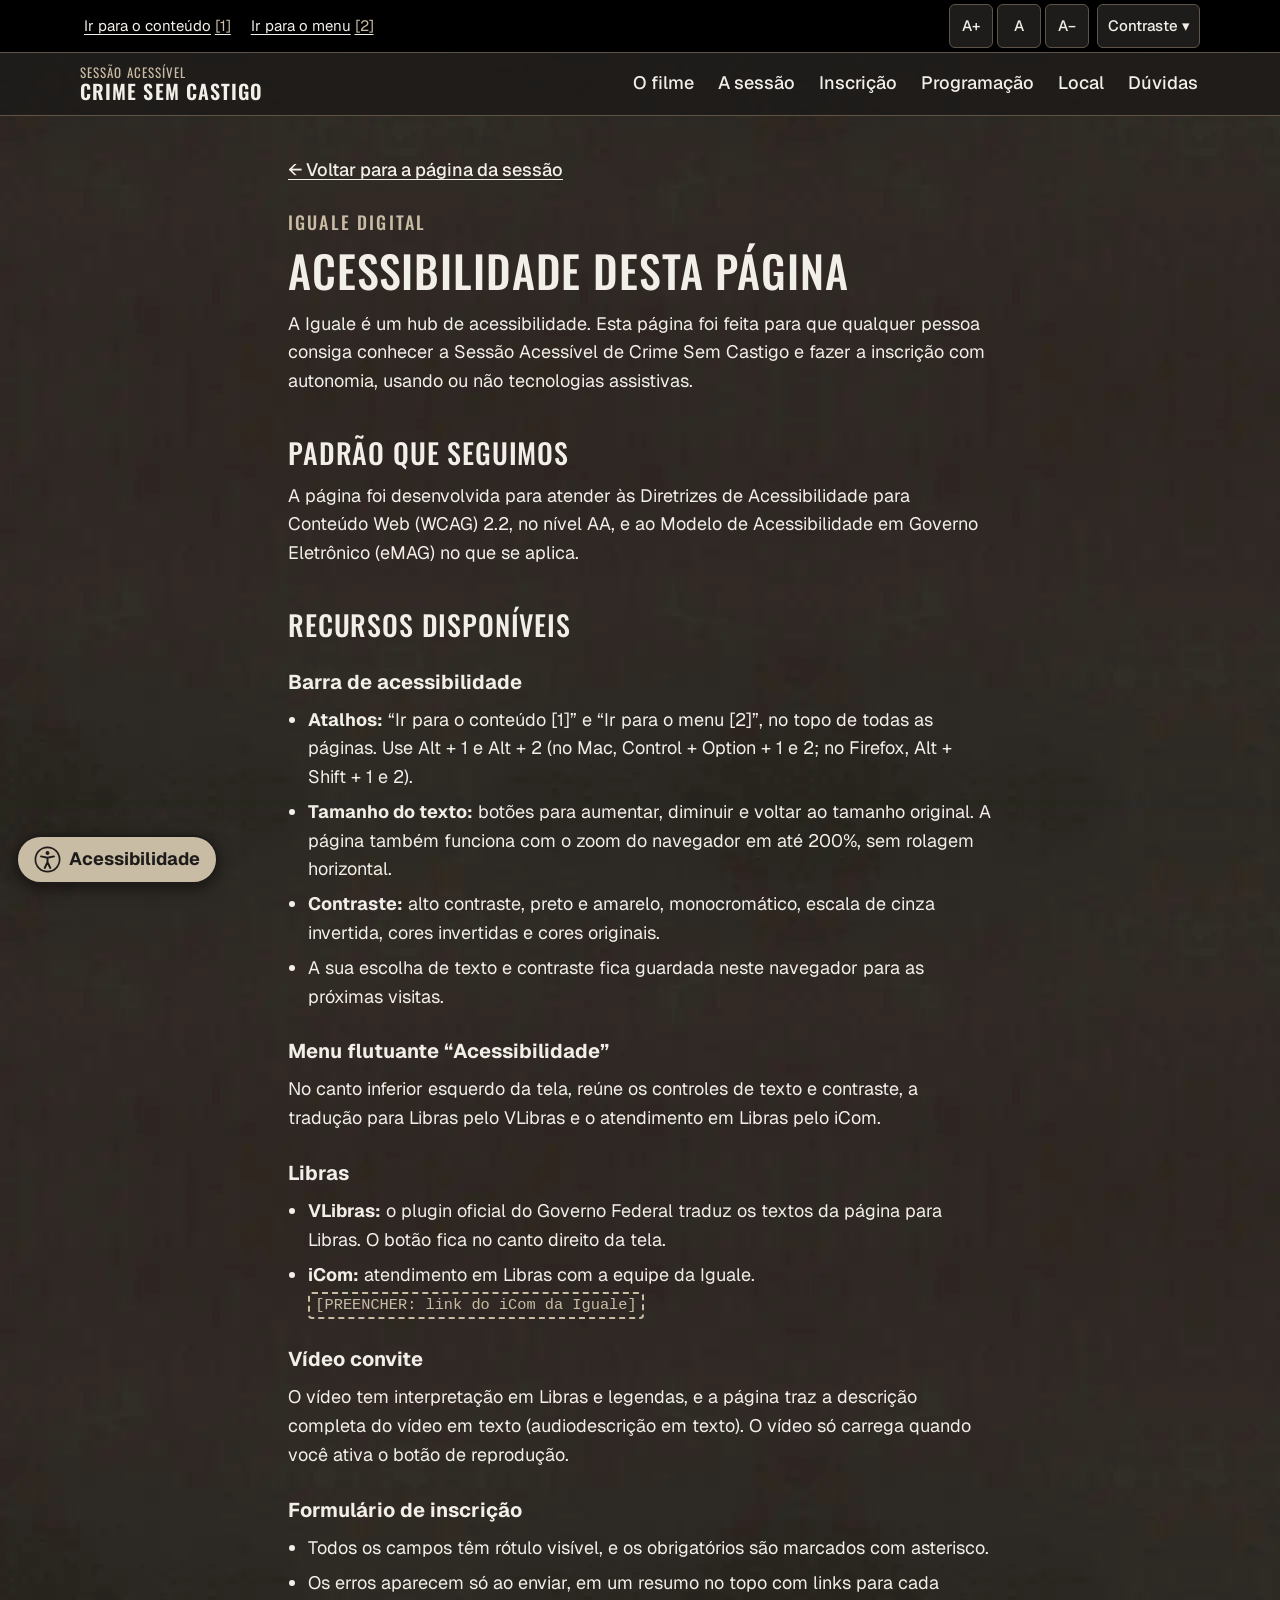
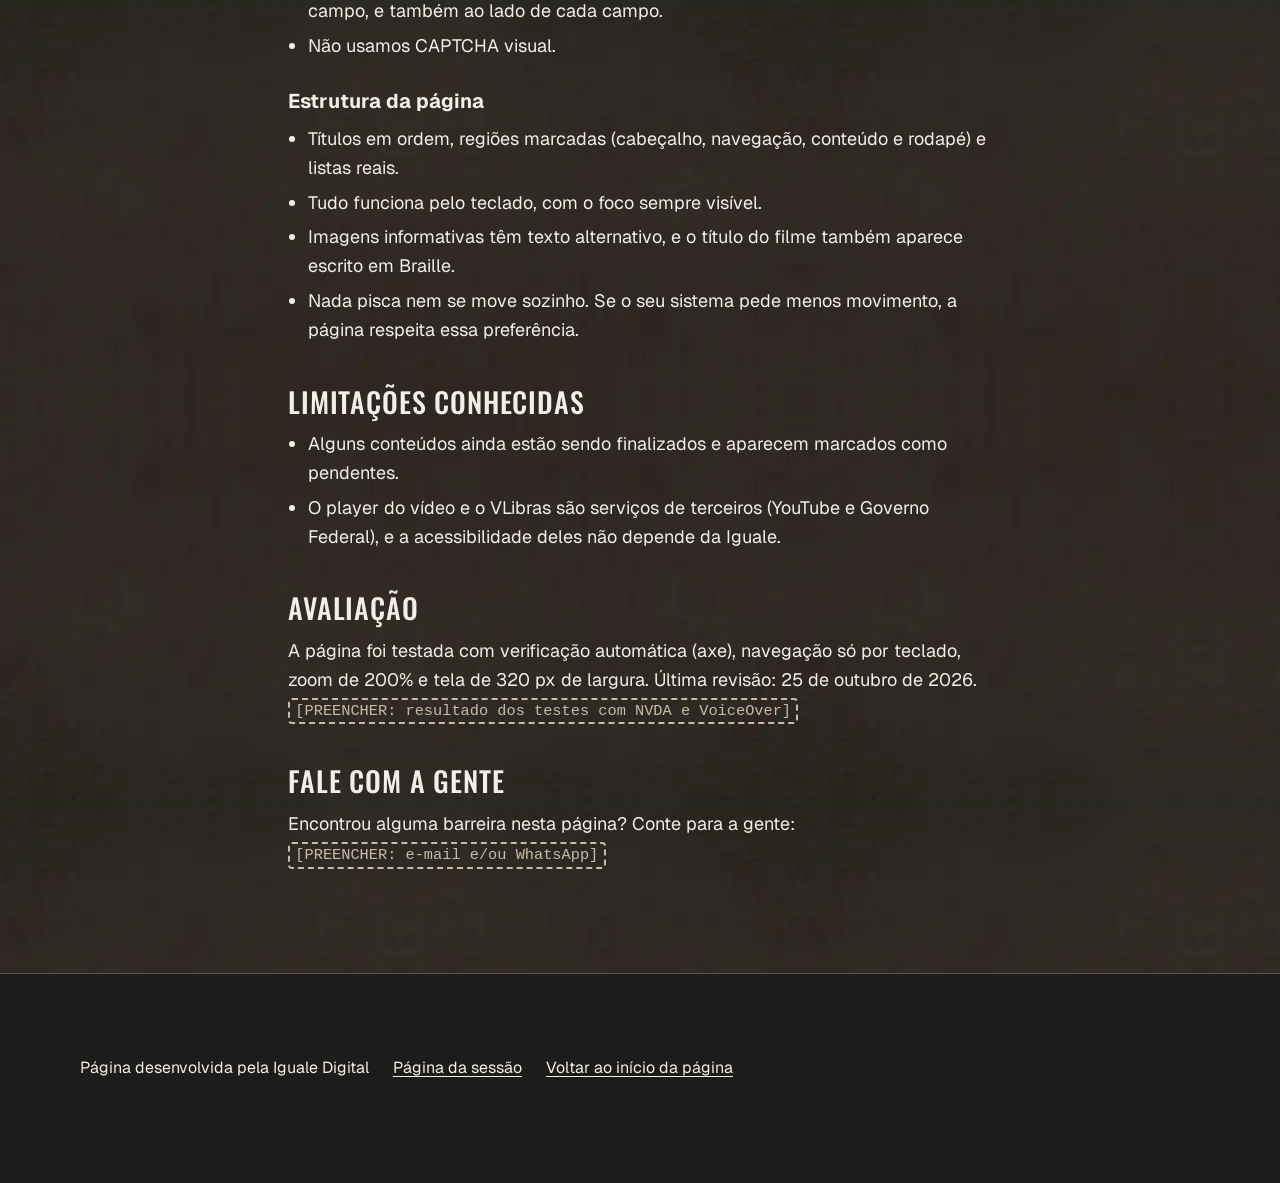
==== commit c400acff: "Ajustes de layout: vermelho e branco, vídeo em janela e nova ordem - Botões e selos vermelhos com te" ====
--- a/acessibilidade/index.html
+++ b/acessibilidade/index.html
@@ -44,9 +44,9 @@
         <ul id="menu-lista" class="menu__lista">
           <li><a href="../#o-filme">O filme</a></li>
           <li><a href="../#a-sessao">A sessão</a></li>
+          <li><a href="../inscricao/">Inscrição</a></li>
           <li><a href="../#programacao">Programação</a></li>
           <li><a href="../#local">Local</a></li>
-          <li><a href="../inscricao/">Inscrição</a></li>
           <li><a href="../#duvidas">Dúvidas</a></li>
         </ul>
       </nav>
--- a/assets/css/estilos.css
+++ b/assets/css/estilos.css
@@ -10,12 +10,17 @@
   --sepia: #5E5548;
   --areia: #C9BCA4;
   --papel: #F2EFE8;
-  --vermelho: #B3261E;
+  --vermelho: #B3261E;             /* fundo de botões e selos com texto branco (6,5:1) e detalhes sobre papel/branco (5,7:1 / 6,5:1). Nunca texto vermelho sobre fundo escuro */
+  --vermelho-escuro: #8E1D17;      /* hover dos botões vermelhos (branco: 9:1) */
+  --branco: #FFFFFF;
+  --verde: #5BBF7A;                /* detalhe da entrada gratuita sobre grafite (7,4:1) */
+  --classind-16: var(--vermelho);  /* cor da classificação indicativa 16 anos */
 
   --texto: var(--papel);
   --texto-suave: #DDD6C9;          /* 11,9:1 sobre --grafite · 8,1:1 sobre --sepia-escuro */
   --linha: #6E6457;                 /* bordas decorativas */
   --foco: var(--areia);
+  --foco-halo: var(--grafite);
 
   --fonte-corpo: "Geist", system-ui, -apple-system, "Segoe UI", Roboto, Arial, sans-serif;
   --fonte-titulo: "Oswald", "Arial Narrow", "Roboto Condensed", Impact, sans-serif;
@@ -68,7 +73,7 @@
 :focus-visible {
   outline: 3px solid var(--foco);
   outline-offset: 3px;
-  box-shadow: 0 0 0 6px var(--grafite);
+  box-shadow: 0 0 0 6px var(--foco-halo);
   border-radius: 2px;
 }
 main:focus-visible, section:focus-visible, nav:focus-visible, [tabindex="-1"]:focus-visible { outline-offset: -3px; box-shadow: none; }
@@ -308,10 +313,18 @@
   text-align: center;
   text-decoration: none;
 }
-.botao--primario { background: var(--areia); color: var(--grafite); }
-.botao--primario:hover { background: var(--papel); border-color: var(--papel); }
+.botao--primario { background: var(--vermelho); color: var(--branco); border-color: var(--branco); }
+.botao--primario:hover { background: var(--vermelho-escuro); }
 .botao--secundario { background: transparent; color: var(--papel); }
 .botao--secundario:hover { background: var(--sepia-escuro); }
+.botao__play {
+  flex: none;
+  width: 0;
+  height: 0;
+  border-left: 0.7rem solid currentColor;
+  border-top: 0.45rem solid transparent;
+  border-bottom: 0.45rem solid transparent;
+}
 .botao[aria-disabled="true"], .botao:disabled { cursor: not-allowed; opacity: 0.75; }
 
 .aviso-encerradas {
@@ -340,6 +353,15 @@
   letter-spacing: 0.04em;
   text-transform: uppercase;
   margin-bottom: 1.25rem;
+  text-wrap: balance;
+}
+.secao__titulo::after {
+  content: "";
+  display: block;
+  width: 3rem;
+  height: 4px;
+  margin-top: 0.5rem;
+  background: var(--vermelho);
 }
 .subtitulo {
   margin-top: 2.5rem;
@@ -413,11 +435,26 @@
   width: 1.75rem;
   height: 1.75rem;
   border-radius: 0.25rem;
-  background: var(--papel);
-  color: var(--grafite);
+  background: var(--classind-16);
+  color: var(--branco);
   font-weight: 700;
   font-size: 0.875rem;
 }
+.selo--gratuito { border-color: var(--verde); }
+.selo__check {
+  flex: none;
+  display: inline-grid;
+  place-items: center;
+  width: 1.375rem;
+  height: 1.375rem;
+  border-radius: 50%;
+  background: var(--verde);
+  color: var(--grafite);
+  font-size: 0.875rem;
+  font-weight: 700;
+  line-height: 1;
+}
+.selo__check::before { content: "✓"; }
 
 .abertura__visual { position: relative; margin: 0; }
 .abertura__visual img {
@@ -451,10 +488,19 @@
 /* ---------- Seções ---------- */
 .secao { padding: var(--espaco) 0; }
 .secao--sepia { background: rgba(58, 52, 46, 0.72); }
-.secao--destaque { background: var(--sepia); }
+.secao--destaque {
+  --foco: var(--grafite);
+  --foco-halo: var(--papel);
+  background: var(--papel);
+  color: var(--grafite);
+}
+.secao--destaque .secao__titulo { color: var(--grafite); }
+.secao--destaque a:not(.botao) { color: var(--grafite); }
+.secao--destaque .aviso-encerradas { border-color: var(--grafite); }
 .secao__interno { max-width: var(--largura); margin: 0 auto; padding: 0 1rem; }
-.secao__interno--estreito { max-width: var(--largura-estreita); }
-.secao__abertura { max-width: 42rem; font-size: 1.25rem; }
+.secao__interno--estreito > * { max-width: var(--largura-estreita); }
+.secao__abertura { font-size: 1.25rem; }
+@media (min-width: 72em) { .secao__abertura { white-space: nowrap; } }
 
 /* Vídeo */
 .video { margin: 1.5rem 0; }
@@ -483,8 +529,8 @@
   max-width: calc(100% - 2rem);
   padding: 0.75rem 1.25rem;
   border-radius: var(--raio);
-  background: var(--areia);
-  color: var(--grafite);
+  background: var(--vermelho);
+  color: var(--branco);
   font-weight: 700;
   line-height: 1.3;
   text-align: left;
@@ -497,7 +543,7 @@
   border-top: 0.55rem solid transparent;
   border-bottom: 0.55rem solid transparent;
 }
-.video__capa:hover .video__rotulo { background: var(--papel); }
+.video__capa:hover .video__rotulo { background: var(--vermelho-escuro); }
 .video__capa[aria-disabled="true"] { cursor: not-allowed; }
 .video__iframe { display: block; width: 100%; aspect-ratio: 16 / 9; border: 0; border-radius: var(--raio); }
 .video .marcador { margin-top: 0.5rem; }
@@ -507,6 +553,41 @@
   .video__imagem { grid-area: 1 / 1; height: auto; }
   .video__rotulo { position: static; transform: none; width: 100%; max-width: none; border-radius: 0; }
 }
+
+/* Janela do vídeo convite */
+.janela {
+  width: min(56rem, calc(100% - 2rem));
+  max-width: none;
+  max-height: calc(100% - 2rem);
+  padding: 1.25rem 1.5rem 1.5rem;
+  border: 2px solid var(--areia);
+  border-radius: var(--raio);
+  background: var(--grafite);
+  color: var(--papel);
+  overflow-y: auto;
+}
+.janela::backdrop { background: rgba(0, 0, 0, 0.82); }
+.janela__topo { display: flex; align-items: flex-start; justify-content: space-between; gap: 1rem; }
+.janela__titulo {
+  margin: 0.25rem 0 0.5rem;
+  font-family: var(--fonte-titulo);
+  font-size: clamp(1.5rem, 4vw, 2rem);
+  font-weight: 500;
+  letter-spacing: 0.04em;
+  text-transform: uppercase;
+}
+.janela__fechar {
+  flex: none;
+  min-height: 2.75rem;
+  padding: 0.25rem 1rem;
+  border: 2px solid var(--papel);
+  border-radius: var(--raio);
+  background: transparent;
+  color: var(--papel);
+  font-weight: 700;
+}
+.janela__fechar:hover { background: var(--sepia-escuro); }
+.janela .video { margin: 1rem 0 1.25rem; }
 
 /* details / summary */
 .detalhe {
@@ -596,27 +677,28 @@
 }
 .recurso {
   padding: 1.5rem;
-  border: 1px solid var(--linha);
-  border-top: 4px solid var(--areia);
-  border-radius: var(--raio);
-  background: var(--sepia-escuro);
-}
-.recurso__titulo { display: flex; flex-wrap: wrap; align-items: center; gap: 0.5rem 0.75rem; font-size: 1.25rem; }
+  border: 1px solid var(--papel);
+  border-left: 6px solid var(--vermelho);
+  border-radius: var(--raio);
+  background: var(--branco);
+  color: var(--grafite);
+}
+.recurso__titulo { display: flex; flex-direction: column; align-items: flex-start; gap: 0.75rem; font-size: 1.375rem; color: var(--grafite); }
 .recurso__selo {
   display: inline-flex;
   align-items: center;
-  gap: 0.375rem;
   padding: 0.25rem 0.625rem;
   border-radius: 0.25rem;
-  background: var(--areia);
-  color: var(--grafite);
+  background: var(--vermelho);
+  color: var(--branco);
   font-family: var(--fonte-titulo);
   font-size: 1.125rem;
   font-weight: 600;
   letter-spacing: 0.06em;
 }
 .recurso__selo--caixa-alta { text-transform: uppercase; }
-.recurso__icone { display: block; width: 3rem; height: 3rem; margin-bottom: 0.75rem; color: var(--areia); }
+.recurso__icone { display: block; width: 3rem; height: 3rem; margin-bottom: 1rem; color: var(--vermelho); }
+.recurso p { color: var(--sepia-escuro); }
 .recurso p { margin: 0; }
 .no-local {
   margin-top: 2.5rem;
@@ -665,7 +747,8 @@
 /* Inscrição */
 .lista-inscricao { padding-left: 1.25rem; margin-bottom: 1.75rem; }
 .lista-inscricao li + li { margin-top: 0.4rem; }
-.secao--destaque .marcador { color: var(--papel); border-color: var(--papel); }
+.secao--destaque .marcador { color: var(--grafite); border-color: var(--grafite); }
+.lista-inscricao li::marker { color: var(--vermelho); }
 
 /* Contato */
 .icom { display: flex; flex-wrap: wrap; align-items: center; gap: 0.75rem; margin-top: 1.5rem; }
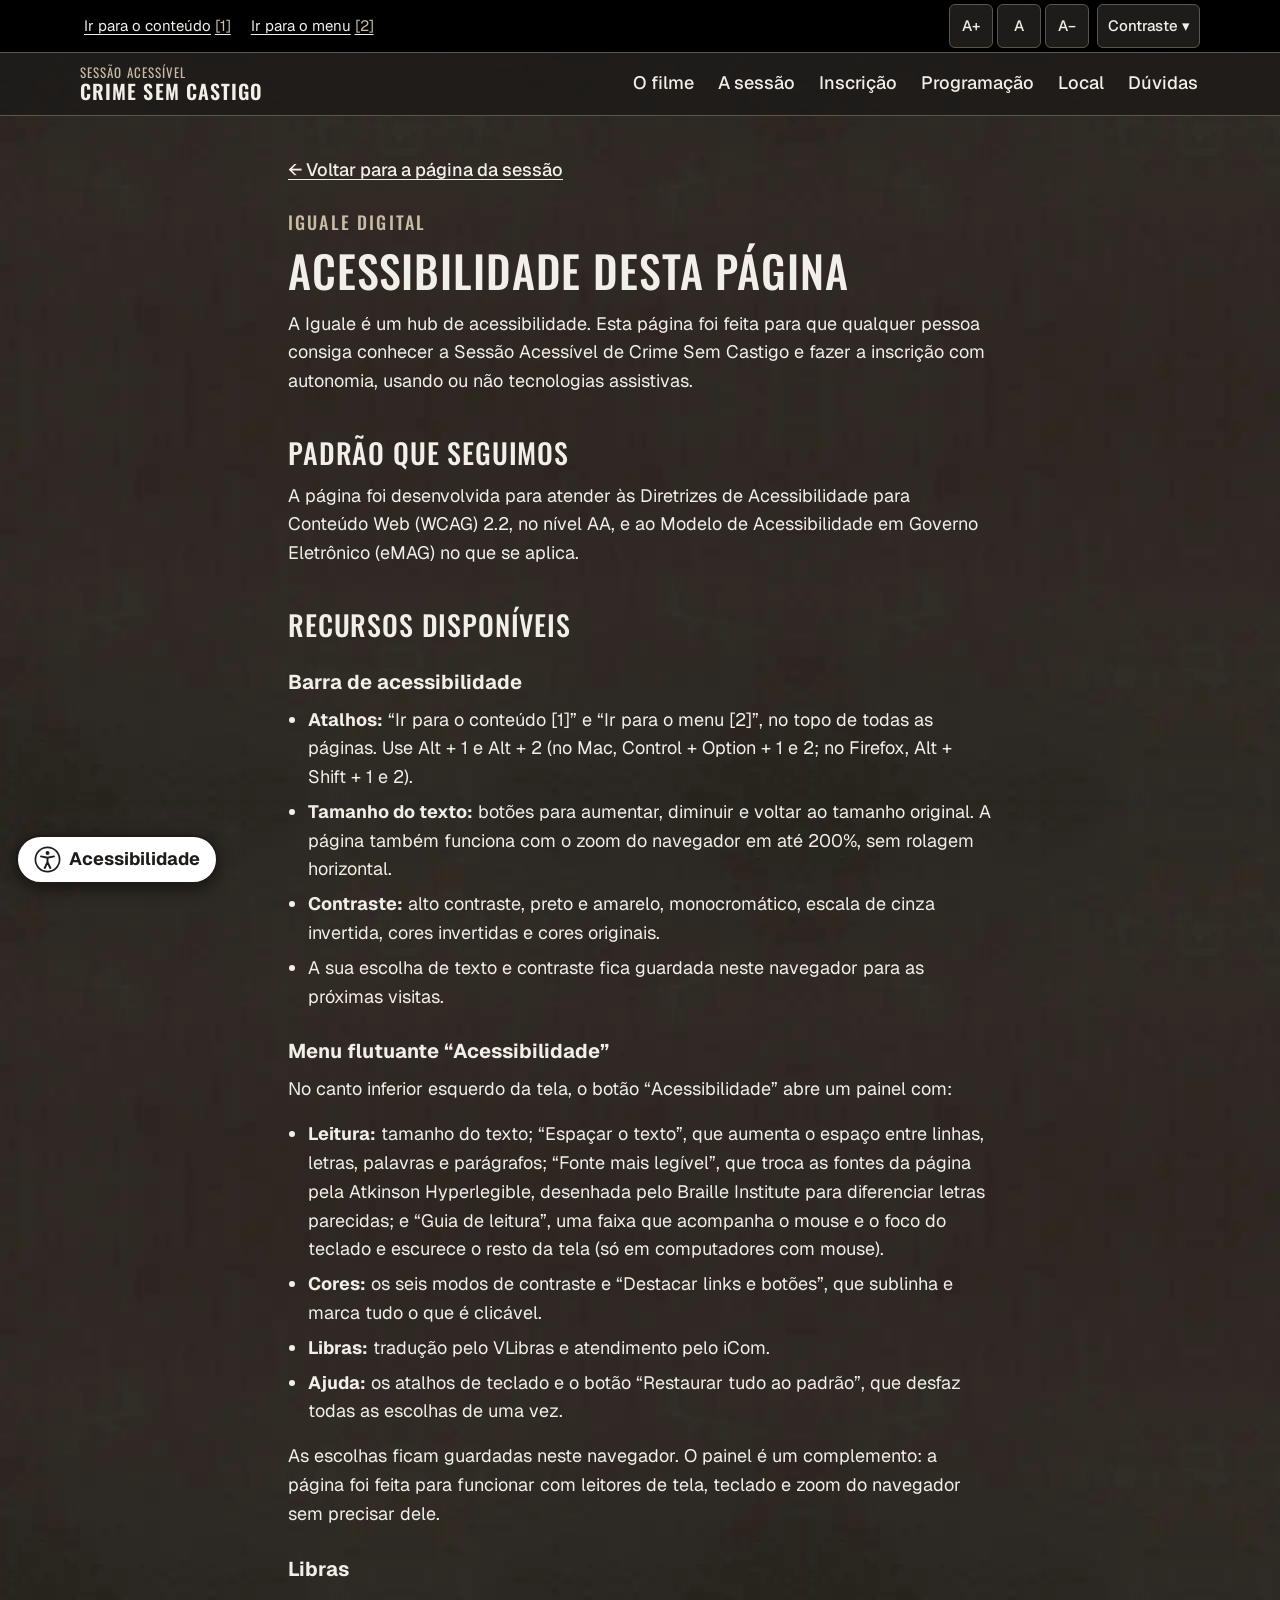
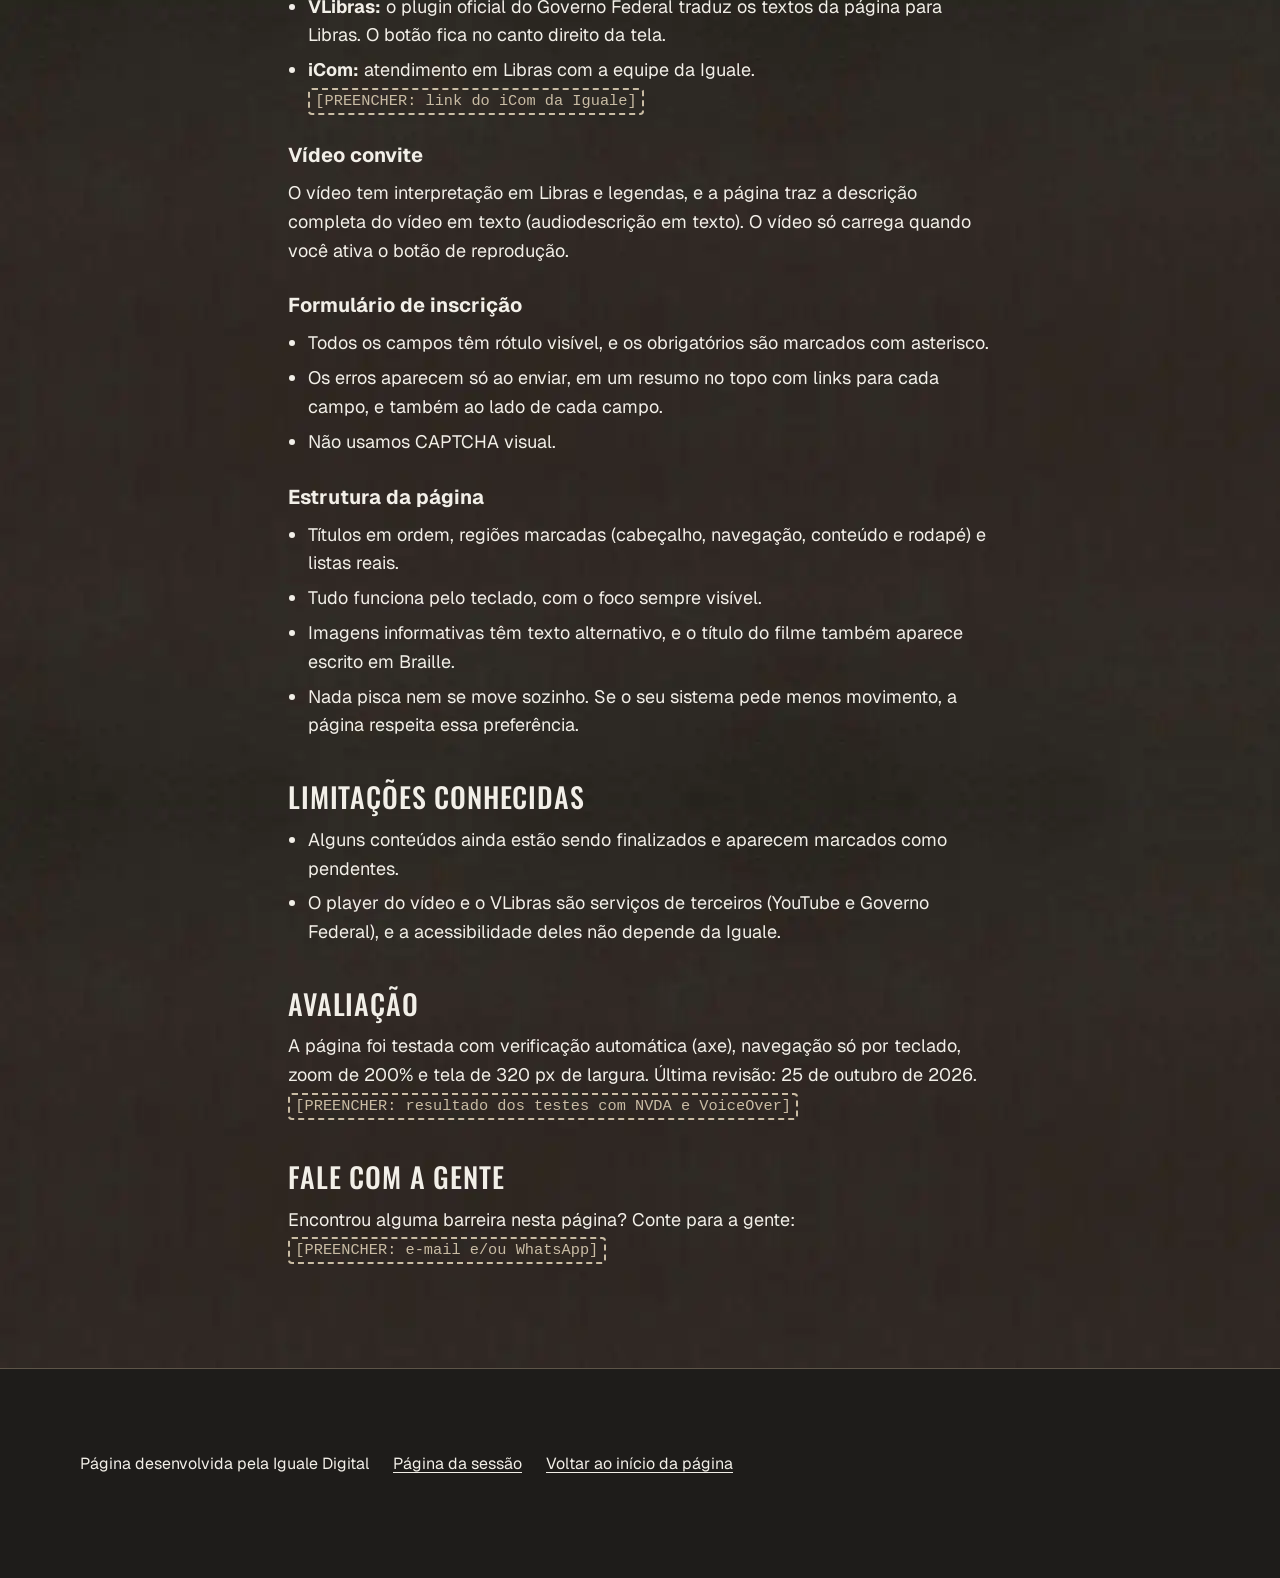
==== commit 72338aab: "Painel de acessibilidade: espaçamento, fonte legível, guia e mais - Grupos Leitura, Cores, Libras e " ====
--- a/acessibilidade/index.html
+++ b/acessibilidade/index.html
@@ -73,7 +73,14 @@
     </ul>
 
     <h3>Menu flutuante “Acessibilidade”</h3>
-    <p>No canto inferior esquerdo da tela, reúne os controles de texto e contraste, a tradução para Libras pelo VLibras e o atendimento em Libras pelo iCom.</p>
+    <p>No canto inferior esquerdo da tela, o botão “Acessibilidade” abre um painel com:</p>
+    <ul>
+      <li><strong>Leitura:</strong> tamanho do texto; “Espaçar o texto”, que aumenta o espaço entre linhas, letras, palavras e parágrafos; “Fonte mais legível”, que troca as fontes da página pela Atkinson Hyperlegible, desenhada pelo Braille Institute para diferenciar letras parecidas; e “Guia de leitura”, uma faixa que acompanha o mouse e o foco do teclado e escurece o resto da tela (só em computadores com mouse).</li>
+      <li><strong>Cores:</strong> os seis modos de contraste e “Destacar links e botões”, que sublinha e marca tudo o que é clicável.</li>
+      <li><strong>Libras:</strong> tradução pelo VLibras e atendimento pelo iCom.</li>
+      <li><strong>Ajuda:</strong> os atalhos de teclado e o botão “Restaurar tudo ao padrão”, que desfaz todas as escolhas de uma vez.</li>
+    </ul>
+    <p>As escolhas ficam guardadas neste navegador. O painel é um complemento: a página foi feita para funcionar com leitores de tela, teclado e zoom do navegador sem precisar dele.</p>
 
     <h3>Libras</h3>
     <ul>
@@ -129,10 +136,22 @@
     <div id="flutuante-painel" class="flutuante__painel" role="region" aria-labelledby="flutuante-titulo" hidden>
       <h2 id="flutuante-titulo" class="flutuante__titulo">Recursos de acessibilidade</h2>
       <div data-a11y-controles="painel"></div>
-      <div class="flutuante__grupo">
+      <div class="flutuante__grupo" role="group" aria-labelledby="flutuante-libras">
+        <h3 id="flutuante-libras" class="a11y-controles__titulo">Libras</h3>
         <button type="button" data-a11y-vlibras>Tradução para Libras (VLibras)</button>
         <a data-icom target="_blank" rel="noopener">Atendimento em Libras pelo iCom (abre em nova aba)</a>
         <span class="marcador" data-icom-pendente>[PREENCHER: link do iCom da Iguale]</span>
+      </div>
+      <div class="flutuante__grupo" role="group" aria-labelledby="flutuante-ajuda">
+        <h3 id="flutuante-ajuda" class="a11y-controles__titulo">Ajuda</h3>
+        <p class="a11y-controles__rotulo">Atalhos de teclado</p>
+        <ul class="flutuante__atalhos">
+          <li><kbd>Alt</kbd> + <kbd>1</kbd> ir para o conteúdo</li>
+          <li><kbd>Alt</kbd> + <kbd>2</kbd> ir para o menu</li>
+          <li><kbd>Esc</kbd> fechar menus e janelas</li>
+        </ul>
+        <p class="flutuante__nota">No Mac, use Option no lugar de Alt.</p>
+        <button type="button" class="flutuante__restaurar" data-a11y-restaurar>Restaurar tudo ao padrão</button>
       </div>
     </div>
   </div>
--- a/assets/css/estilos.css
+++ b/assets/css/estilos.css
@@ -38,6 +38,7 @@
 *, *::before, *::after { box-sizing: border-box; }
 
 html {
+  scroll-padding-bottom: 5rem; /* o botão fixo "Acessibilidade" não cobre o elemento em foco */
   -webkit-text-size-adjust: 100%;
   text-size-adjust: 100%;
   scroll-behavior: smooth;
@@ -123,9 +124,10 @@
   mask: var(--icone) center / contain no-repeat;
   vertical-align: middle;
 }
-.icone--ad { --icone: url("../img/icones/ad.svg"); }
-.icone--lse { --icone: url("../img/icones/lse.svg"); }
-.icone--libras { --icone: url("../img/icones/libras.svg"); }
+.icone--ad { --icone: url("../img/icones/ad.png"); }
+.icone.icone--ad, .icone.icone--lse { width: 2.25em; }
+.icone--lse { --icone: url("../img/icones/lse.png"); }
+.icone--libras { --icone: url("../img/icones/libras.png"); }
 .icone--cadeira { --icone: url("../img/icones/cadeira-de-rodas.svg"); }
 .icone--acessibilidade { --icone: url("../img/icones/acessibilidade.svg"); }
 
@@ -206,6 +208,20 @@
 .a11y-controles__lista li + li { margin-top: 0.25rem; }
 .a11y-controles__lista button { width: 100%; text-align: left; }
 .a11y-controles__rotulo { width: 100%; margin: 0 0 0.25rem; font-weight: 700; }
+.a11y-controles__titulo {
+  width: 100%;
+  margin: 0 0 0.5rem;
+  padding-top: 0.75rem;
+  border-top: 1px solid var(--sepia);
+  font-family: var(--fonte-titulo);
+  font-size: 1rem;
+  font-weight: 500;
+  letter-spacing: 0.08em;
+  text-transform: uppercase;
+  color: var(--areia);
+}
+.a11y-controles__linha { display: flex; flex-wrap: wrap; gap: 0.25rem; margin-bottom: 0.5rem; }
+.a11y-controles__lista--extra { padding-top: 0; }
 
 /* ---------- Cabeçalho e menu ---------- */
 .cabecalho { border-bottom: 1px solid var(--sepia); background: rgba(30, 28, 26, 0.92); }
@@ -354,11 +370,13 @@
   text-transform: uppercase;
   margin-bottom: 1.25rem;
   text-wrap: balance;
+  width: fit-content;
+  max-width: 100%;
 }
 .secao__titulo::after {
   content: "";
   display: block;
-  width: 3rem;
+  width: 100%;
   height: 4px;
   margin-top: 0.5rem;
   background: var(--vermelho);
@@ -404,7 +422,7 @@
   font-family: var(--fonte-braille);
   font-size: 2rem;
   letter-spacing: 0.08em;
-  color: var(--areia);
+  color: var(--branco);
   line-height: 1.3;
 }
 .abertura__servico {
@@ -697,17 +715,20 @@
   letter-spacing: 0.06em;
 }
 .recurso__selo--caixa-alta { text-transform: uppercase; }
-.recurso__icone { display: block; width: 3rem; height: 3rem; margin-bottom: 1rem; color: var(--vermelho); }
+.recurso__icone { display: block; width: 3.25rem; height: 3rem; margin-bottom: 1rem; color: var(--vermelho); }
+.recurso__icone.icone--ad, .recurso__icone.icone--lse { width: 5.5rem; }
 .recurso p { color: var(--sepia-escuro); }
 .recurso p { margin: 0; }
+.credito-iguale { margin: 1.75rem 0 0; font-size: 1.125rem; }
+.credito-iguale strong { color: var(--branco); }
 .no-local {
-  margin-top: 2.5rem;
+  margin-top: 1.5rem;
   padding: 1.5rem;
   border-left: 4px solid var(--areia);
   background: rgba(30, 28, 26, 0.6);
 }
 .no-local .subtitulo { margin-top: 0; }
-.no-local p { margin: 0; max-width: 46rem; }
+.no-local p { margin: 0; font-size: 1.25rem; line-height: 1.55; }
 
 /* Programação */
 .programacao__data { font-family: var(--fonte-titulo); font-size: 1.25rem; letter-spacing: 0.04em; color: var(--areia); text-transform: uppercase; }
@@ -745,6 +766,19 @@
 .lista-local .icone { color: var(--areia); margin-top: 0.05em; }
 
 /* Inscrição */
+.inscricao { display: grid; gap: 2rem; align-items: center; }
+.inscricao__ilustracao { display: none; }
+@media (min-width: 56em) {
+  .inscricao { grid-template-columns: minmax(0, 1fr) minmax(16rem, 22rem); gap: 3rem; }
+  .inscricao__ilustracao { display: block; width: 100%; height: auto; }
+}
+.il-ingresso { fill: var(--branco); stroke: var(--vermelho); stroke-width: 5; stroke-linejoin: round; }
+.il-picote { stroke: var(--vermelho); stroke-width: 4; stroke-dasharray: 8 8; stroke-linecap: round; }
+.il-linha { fill: var(--areia); }
+.il-pipoca { fill: var(--branco); stroke: var(--grafite); stroke-width: 4; }
+.il-balde { fill: var(--branco); }
+.il-listra { fill: var(--vermelho); }
+.il-contorno { fill: none; stroke: var(--grafite); stroke-width: 4; stroke-linejoin: round; }
 .lista-inscricao { padding-left: 1.25rem; margin-bottom: 1.75rem; }
 .lista-inscricao li + li { margin-top: 0.4rem; }
 .secao--destaque .marcador { color: var(--grafite); border-color: var(--grafite); }
@@ -775,9 +809,11 @@
 .regua__rotulo { margin: 0; font-size: 0.8125rem; letter-spacing: 0.08em; text-transform: uppercase; color: var(--texto-suave); }
 .regua__logos { display: flex; flex-wrap: wrap; align-items: center; gap: 1.5rem; }
 .regua__logo { height: 4rem; width: auto; max-width: 100%; object-fit: contain; }
+.regua__logo--petrobras { height: 1.5rem; }
 .regua__pendente { width: 13rem; min-height: 4rem; padding: 0.25rem 0.5rem; font-size: 0.75rem; }
 .rodape__regras { margin-bottom: 1.5rem; }
-.rodape__lei { max-width: 52rem; color: var(--texto-suave); }
+.rodape__lei { color: var(--texto-suave); font-size: 0.8125rem; }
+@media (min-width: 75em) { .rodape__lei { white-space: nowrap; } }
 .rodape__links { display: flex; flex-wrap: wrap; align-items: center; gap: 0.5rem 1.5rem; padding: 0; margin: 1.5rem 0 0; list-style: none; }
 .rodape__links a { display: inline-flex; align-items: center; min-height: 2.75rem; }
 
@@ -797,7 +833,7 @@
   padding: 0.5rem 1rem;
   border: 2px solid var(--grafite);
   border-radius: 999px;
-  background: var(--areia);
+  background: var(--branco);
   color: var(--grafite);
   font-weight: 700;
   box-shadow: 0 0.25rem 1rem rgba(0, 0, 0, 0.5);
@@ -807,7 +843,7 @@
   position: absolute;
   left: 0;
   bottom: calc(100% + 0.5rem);
-  width: 20rem;
+  width: 22rem;
   max-width: calc(100vw - 2rem);
   max-height: calc(100vh - 6rem);
   overflow-y: auto;
@@ -820,8 +856,24 @@
 }
 .flutuante__titulo { font-family: var(--fonte-titulo); font-size: 1.25rem; font-weight: 500; text-transform: uppercase; letter-spacing: 0.04em; }
 .flutuante__painel .a11y-controles { display: block; }
+.flutuante__painel .a11y-controles__lista { padding: 0.25rem 0; }
 .flutuante__painel .a11y-controles__grupo { margin-bottom: 1rem; }
-.flutuante__grupo { display: flex; flex-direction: column; align-items: flex-start; gap: 0.5rem; }
+.flutuante__grupo { display: flex; flex-direction: column; align-items: flex-start; gap: 0.5rem; margin-top: 1rem; }
+.flutuante__atalhos { margin: 0; padding: 0; list-style: none; display: grid; gap: 0.375rem; }
+.flutuante__nota { margin: 0; font-size: 0.875rem; color: var(--texto-suave); }
+kbd {
+  display: inline-block;
+  min-width: 1.75em;
+  padding: 0 0.35em;
+  border: 1px solid var(--areia);
+  border-bottom-width: 2px;
+  border-radius: 0.25rem;
+  font-family: var(--fonte-corpo);
+  font-size: 0.875em;
+  font-weight: 700;
+  text-align: center;
+}
+.flutuante__grupo .flutuante__restaurar { border-color: var(--areia); font-weight: 700; }
 .flutuante__grupo button, .flutuante__grupo a {
   display: inline-flex;
   align-items: center;
--- a/id_a11y/id_a11y.css
+++ b/id_a11y/id_a11y.css
@@ -86,3 +86,52 @@
 html.a11y-preto-amarelo .armadilha { position: absolute !important; }
 
 /* O widget do VLibras fica fora dos seletores acima e mantém o visual próprio. */
+
+/* ==========================================================================
+   Opções extras do painel "Acessibilidade"
+   ========================================================================== */
+
+/* Espaçamento do texto (valores da WCAG 1.4.12) */
+html.a11y-espacamento body :where(p, li, dd, dt, summary, label, legend, a, button, td, th, figcaption, span):not(.braille__celas):not(.braille__celas *) {
+  line-height: 1.8 !important;
+  letter-spacing: 0.12em !important;
+  word-spacing: 0.16em !important;
+}
+html.a11y-espacamento body :where(h1, h2, h3, h4) { line-height: 1.5 !important; letter-spacing: 0.08em !important; word-spacing: 0.16em !important; }
+html.a11y-espacamento body p { margin-bottom: 2em !important; }
+html.a11y-espacamento .secao__abertura,
+html.a11y-espacamento .rodape__lei { white-space: normal !important; }
+
+/* Fonte mais legível (Atkinson Hyperlegible, do Braille Institute) */
+html.a11y-fonte-legivel body :where(*):not(.braille__celas):not(.icone):not([vw]):not([vw] *) {
+  font-family: "Atkinson Hyperlegible", Verdana, Tahoma, sans-serif !important;
+}
+
+/* Destacar links e botões */
+html.a11y-links a { text-decoration: underline !important; text-decoration-thickness: 0.15em !important; text-underline-offset: 0.2em !important; }
+html.a11y-links:not(.a11y-alto-contraste):not(.a11y-preto-amarelo) a:not(.botao),
+html.a11y-links:not(.a11y-alto-contraste):not(.a11y-preto-amarelo) a:not(.botao) * {
+  background-color: #FFE45C !important;
+  color: #1E1C1A !important;
+  padding: 0 0.15em;
+  border-radius: 2px;
+}
+html.a11y-links :where(a, button, summary, select, input[type="checkbox"]) { outline: 3px dashed currentColor; outline-offset: 2px; }
+html.a11y-links :where(a, button, summary, select, input[type="checkbox"]):focus-visible { outline-style: solid; }
+
+/* Guia de leitura: faixa que acompanha o mouse e escurece o resto */
+.a11y-guia-faixa {
+  position: fixed;
+  z-index: 45;
+  top: 0;
+  left: 0;
+  right: 0;
+  height: 4.5rem;
+  pointer-events: none;
+  border-top: 3px solid #F2EFE8;
+  border-bottom: 3px solid #F2EFE8;
+  box-shadow: 0 0 0 100vmax rgba(0, 0, 0, 0.6);
+}
+@media (prefers-reduced-motion: no-preference) {
+  .a11y-guia-faixa { transition: transform 60ms linear; }
+}
